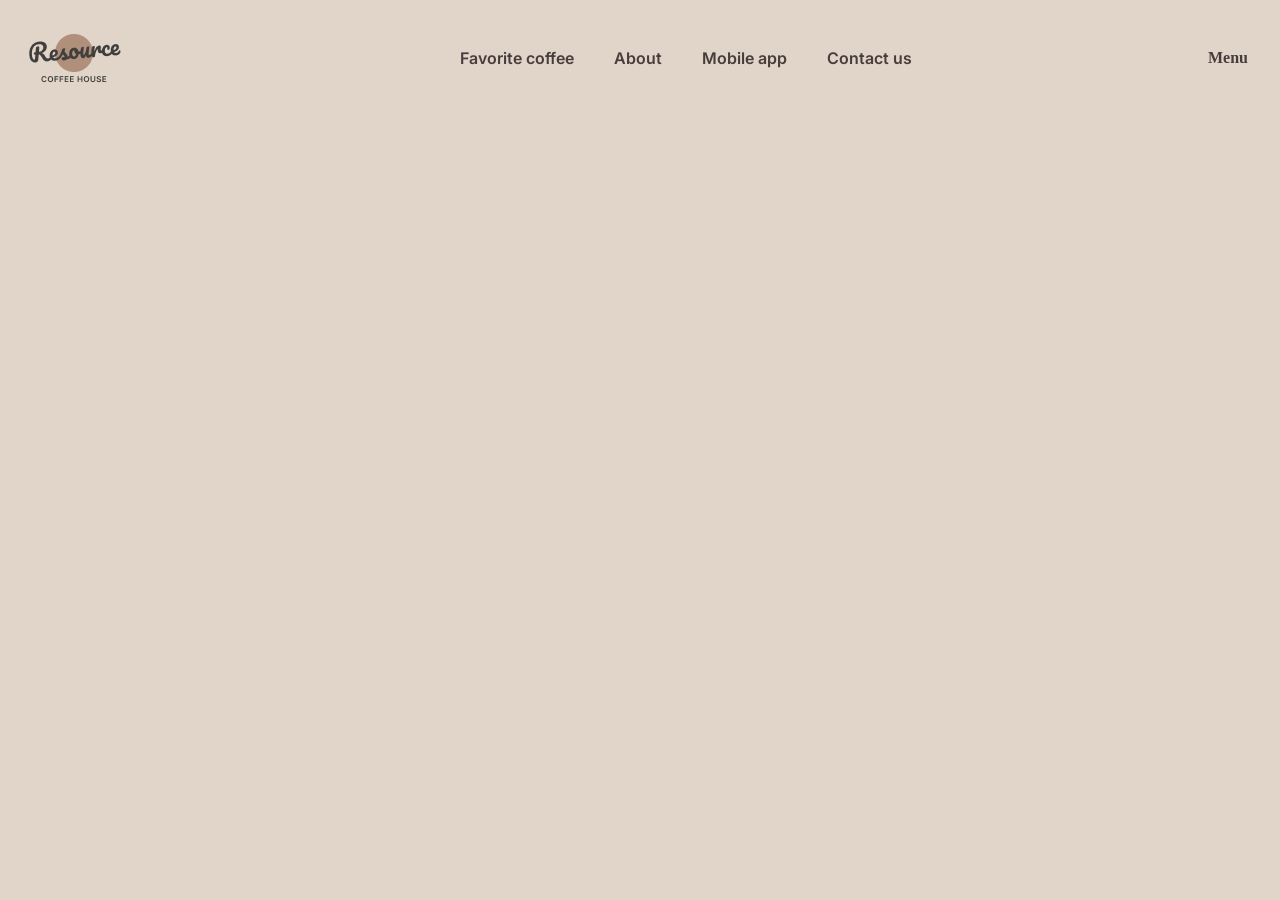
==== menu.html @ bbb7f670 "feat: add favicon, logo link, burger button and header styles" ====
<!DOCTYPE html>
<html lang="en">

<head>
    <meta charset="UTF-8">
    <meta name="viewport" content="width=device-width, initial-scale=1.0">
    <title>Coffee house</title>
    <link rel="icon" type="image/png" href="assets/logo.png">
    <link rel="stylesheet" href="styles.css">
    <link rel="preconnect" href="https://fonts.googleapis.com">
    <link rel="preconnect" href="https://fonts.gstatic.com" crossorigin>
    <link
        href="https://fonts.googleapis.com/css2?family=Inter:ital,opsz,wght@0,14..32,100..900;1,14..32,100..900&display=swap"
        rel="stylesheet">
</head>

<body>
    <header class="header">
        <div class="container">
            <div class="header-inner">
                <a class="logo" href="index.html" aria-label="Resource Coffee House, home">
                    <img src="assets/logo.png" alt="">
                </a>
                <nav class="navbar">
                    <ul class="nav-list">
                        <li class="nav-item"><a href="index.html#favorite">Favorite coffee</a></li>
                        <li class="nav-item"><a href="index.html#about">About</a></li>
                        <li class="nav-item"><a href="index.html#app">Mobile app</a></li>
                        <li class="nav-item"><a href="index.html#contacts">Contact us</a></li>
                    </ul>
                </nav>
                <a class="menu-link" href="menu.html">Menu
                    <img src="assets/coffee-cup.svg" alt="">
                </a>
                <button class="burger" type="button" aria-label="Open menu" aria-expanded="false">
                    <svg width="44" height="44" viewBox="0 0 44 44" fill="none" aria-hidden="true">
                        <circle cx="22" cy="22" r="21.5" stroke="currentColor" />
                        <path class="burger__lines" d="M14 19h16M14 25h16" stroke="currentColor" stroke-width="1.5"
                            stroke-linecap="round" />
                        <path class="burger__close" d="M16 16l12 12M28 16L16 28" stroke="currentColor"
                            stroke-width="1.5" stroke-linecap="round" />
                    </svg>
                </button>
            </div>
        </div>
    </header>

</body>

</html>
---- styles.css ----
:root {
  --background-body: #e1d4c9;
  --container-max: 1440px;
  --gutter: 16px;
  --font: Inter;
  --text-dark: #483d3d;
  --text-accent: #b0907a;
  --text-light: #e1d4c9;
  --border-dark: #665f55;
  --border-light: #c1b6ad;
}

* {
  box-sizing: border-box;
}

html {
  scroll-behavior: smooth;
}

.container {
  max-width: var(--container-max);
  margin-inline: auto;
  padding-inline: var(--gutter);
}

body {
  padding: 20px 0 40px 0;
  border-radius: 8px;
  background: var(--Background-Body, #e1d4c9);
}

ul {
  list-style-type: none;
}

a {
  text-decoration: none;
}

.header-inner {
  display: grid;
  grid-template-columns: auto 1fr auto;
  align-items: center;
  gap: 24px;
}

.navbar {
  justify-self: center;
}

.nav-list {
  display: flex;
  align-items: center;
  gap: 40px;
}

.nav-item {
  font-family: var(--font);
  font-size: 1em;
}

.header-inner a {
  color: var(--text-dark);
  font-weight: 600;
  line-height: 150%;
}

.logo {
  display: inline-flex;
}

.menu-link {
  display: inline-flex;
  align-items: center;
  gap: 8px;
  text-underline-offset: 6px;
}

.menu-link:hover,
.nav-item a:hover {
  text-decoration: underline;
  text-underline-offset: 6px;
}

.burger {
  display: none;
  padding: 0;
  border: 0;
  background: none;
  color: var(--text-dark);
  cursor: pointer;
}

.burger__close,
.burger[aria-expanded="true"] .burger__lines {
  display: none;
}

.burger[aria-expanded="true"] .burger__close {
  display: inline;
}

@media (max-width: 768px) {
  .navbar,
  .menu-link {
    display: none;
  }

  .burger {
    display: block;
  }

  .header-inner {
    grid-template-columns: 1fr auto;
  }
}

/* ------------------------------ */
/* ----------------- Menu ----------------- */
/* ------------------------------ */

.enjoy-section {
  background: url(assets/img-hero.jpg) lightgray 50% / cover no-repeat;
  border-radius: 40px;
  margin-top: 15px;
}

.enjoy-inner {
  display: flex;
  max-width: 1360px;
  flex-direction: column;
  padding: 100px;
}

h1 {
  color: var(--text-light);
  font-size: 4.5em;
  font-family: Inter;
  font-weight: 600;
  line-height: 105%;
  margin: 0;
}

.heading__italic {
  color: var(--text-accent);
  font-style: italic;
}

.enjoy-text {
  color: var(--text-light);
  padding: 40px 0 40px 0;
  margin: 0;
}

.btn {
  display: flex;
  width: 200px;
  padding: 20px 78px;
  justify-content: center;
  align-items: center;
  border: none;
  border-radius: 100px;
  background: var(--background-body);
  color: var(--text-dark);
  font-weight: 600;
}

/* ----------------------------------- */
/* ------------------ Slider --------------*/

.favorite__section {
  margin-top: 100px;
}

.favorite__inner {
  text-align: center;
  font-family: var(--font);
  font-style: normal;
  color: var(--text-dark);
}

.slider__viewport {
  position: relative;
  width: 100%;
  overflow: hidden;
  touch-action: pan-y;
}

.slider__heading {
  font-size: 3.75em;
  font-weight: 600;
  line-height: 125%;
}

.slider__arrow {
  width: 60px;
  height: 60px;
  border: 1px solid var(--border-dark);
  background-color: var(--background-body);
  border-radius: 100px;
  position: absolute;
  top: 50%;
  transform: translateY(-50%);
  z-index: 2;
}

.slider__arrow--prev {
  left: 0;
}

.slider__arrow--next {
  right: 0;
}

.slider__track {
  display: flex;
  flex-wrap: nowrap;
  transition: transform 300ms ease-out;
  z-index: 0;
  /* justify-content: center;
  min-width: 480px;
  max-width: 1150px; */
}

.slide {
  flex: 0 0 100%;
  box-sizing: border-box;
}

.card__image {
  width: 480px;
  height: 480px;
  /* display: block;
  width: 100%;
  height: auto; */
}

.card__heading {
  font-size: 1.5em;
  font-weight: 600;
  line-height: 125%;
}

.card__desc {
  font-size: 1em;
  font-weight: 400;
  line-height: 150%;
}

.card__price {
  font-size: 1.5em;
  font-weight: 600;
  line-height: 125%;
}

.slider__bullets {
  display: flex;
  justify-content: center;
  gap: 10px;
}

.bullet {
  width: 40px;
  height: 4px;
  border-radius: 100px;
  background: var(--border-light);
  transition: background-color 0.5s ease-in-out;
}

.bullet[aria-current="true"] {
  background: var(--text-dark);
}

/* -------------------- About section ---------------*/

.about__section {
  margin-top: 100px;
}

.about__inner {
  font-family: var(--font);
  font-style: normal;
  color: var(--text-dark);

  display: flex;
  max-width: 1360px;
  flex-direction: column;
}

.about__heading {
  font-size: 3.75em;
  font-weight: 600;
  line-height: 125%;
}

.about__gallery {
  display: flex;
  align-items: center;
  justify-content: space-between;
}

.gallery {
  display: flex;
  flex-direction: column;
  justify-content: space-between;
  gap: 40px;
}

.about__gallery img {
  border-radius: 20px;
}

.about__item {
  margin: 0;
}

/* -------------------  Mobile apps section ---------- */
.mobile-app {
  margin-top: 100px;
}

.mobile-app__inner {
  display: flex;
  font-family: var(--font);
  font-style: normal;
  color: var(--text-dark);
  justify-content: flex-start;
  gap: 100px;
}

.mobile-app__info {
  display: flex;
  flex-direction: column;
  max-width: 650px;
  justify-content: center;
}

.mobile-app__heading {
  font-size: 3.75em;
  margin: 0 0 16px;
  font-weight: 750;
  line-height: 125%;
}

.mobile-app__lead {
  margin-top: 24px;
}

.mobile-app__stores {
  display: flex;
  gap: 20px;
  flex-wrap: wrap;
  margin-top: 30px;
}

.store {
  display: inline-flex;
  align-items: center;
  gap: 8px;
  width: 200px; /* per design panel */
  padding: 12px 20px;
  border: 1px solid var(--border-dark);
  border-radius: 100px;
  color: var(--text-dark);
  background: transparent;
  transition:
    background 0.2s ease,
    color 0.2s ease,
    border-color 0.2s ease;
}

.store img {
  width: 24px;
  height: 24px;
  flex: 0 0 24px;
}

.store__text {
  display: flex;
  flex-direction: column;
}

.available__info {
  font-size: 0.625em;
  font-weight: 600;
  line-height: 140%;
}
.brand__info {
  font-size: 1em;
  font-weight: 600;
  line-height: 150%;
}

/* Hover/active */
.store:hover,
.store:focus-visible {
  background: var(--border-dark);
  color: var(--text-light);
  outline: none;
}
.store:hover img,
.store:focus-visible img {
  filter: brightness(0) invert(1);
}

/*--------------- Footer ------------------ */

.footer__inner {
  background: var(--border-dark);
  border-radius: 40px;

  display: flex;
  max-width: 1360px;
  margin-top: 100px;
  padding: 40px 100px 40px 100px;
}

.footer__heading {
  font-size: 3.75em;
  font-weight: 600;
  line-height: 125%;
}

.heading__accent {
  color: var(--text-accent);
}

.heading__light {
  color: var(--text-light);
}

.footer__contacts {
  display: flex;
  justify-content: center;
  align-items: center;
  padding-left: 100px;
  color: var(--text-light);
}

.contact__list {
  list-style-type: none;
  font-size: 1em;
  font-weight: 600;
  line-height: 150%;
}

.contact__list h3 {
  font-size: 1.5em;
  font-weight: 600;
  line-height: 125%;
}
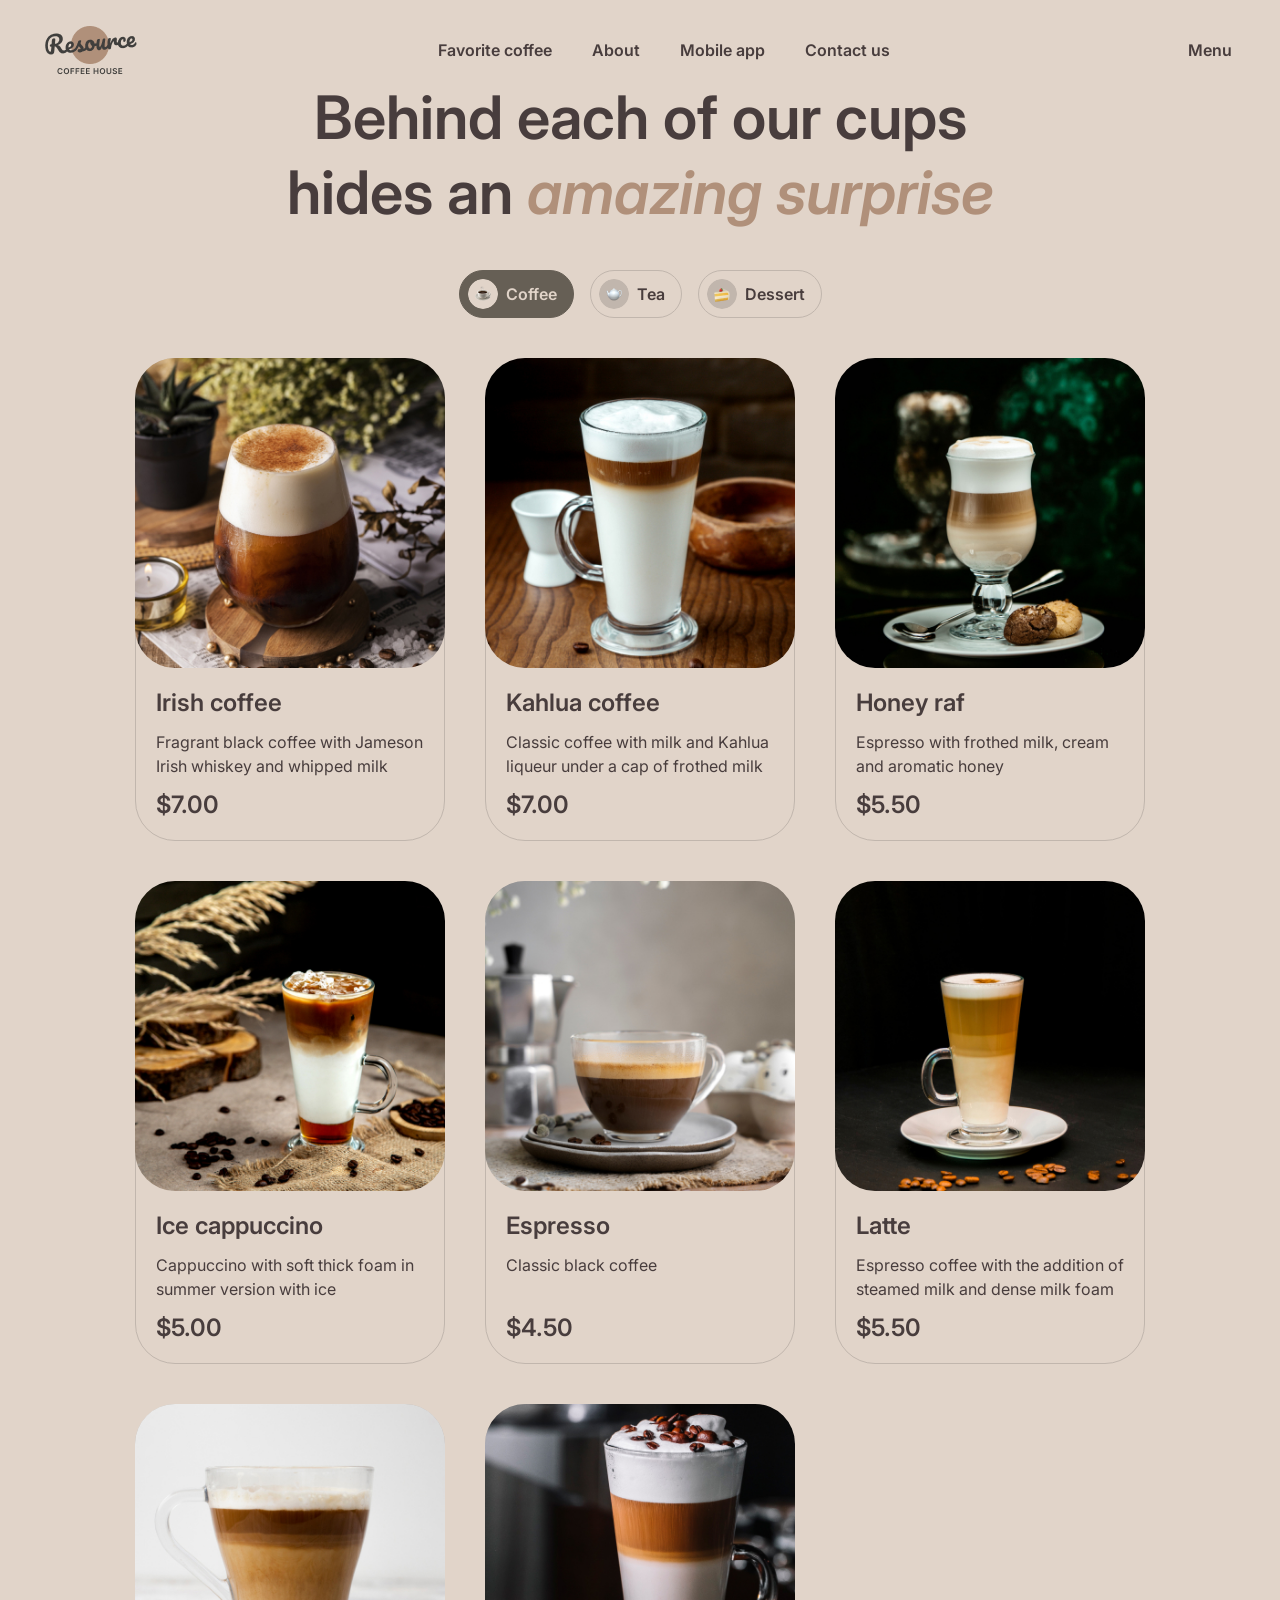
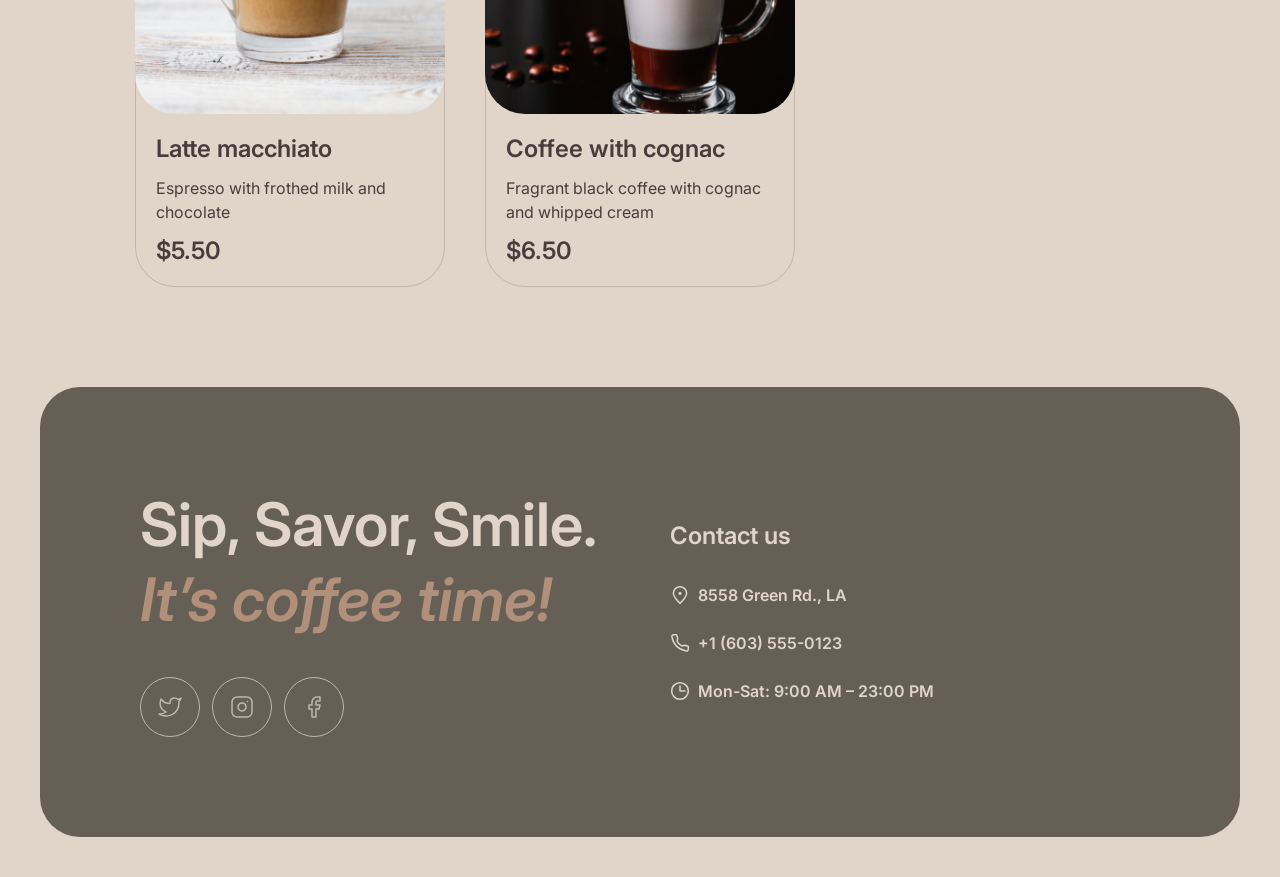
==== commit 0f47355a: "feat: add menu page with category tabs, product cards and footer" ====
--- a/menu.html
+++ b/menu.html
@@ -12,6 +12,7 @@
     <link
         href="https://fonts.googleapis.com/css2?family=Inter:ital,opsz,wght@0,14..32,100..900;1,14..32,100..900&display=swap"
         rel="stylesheet">
+    <script src="menu.js" defer></script>
 </head>
 
 <body>
@@ -44,7 +45,312 @@
             </div>
         </div>
     </header>
-
+    <main class="main">
+        <div class="container">
+            <h1 class="menu__title">Behind each of our cups hides an <span class="heading__italic">amazing
+                    surprise</span></h1>
+            <div class="tabs" role="tablist" aria-label="Menu categories">
+                <button class="tab" type="button" role="tab" id="tab-coffee" aria-controls="panel-coffee"
+                    aria-selected="true">
+                    <img class="tab__icon" src="assets/coffee-tab-icon.png" alt="" width="30" height="30">Coffee
+                </button>
+                <button class="tab" type="button" role="tab" id="tab-tea" aria-controls="panel-tea"
+                    aria-selected="false" tabindex="-1">
+                    <img class="tab__icon" src="assets/tea-tab-icon.png" alt="" width="30" height="30">Tea
+                </button>
+                <button class="tab" type="button" role="tab" id="tab-dessert" aria-controls="panel-dessert"
+                    aria-selected="false" tabindex="-1">
+                    <img class="tab__icon" src="assets/dessert-tab-icon.png" alt="" width="30" height="30">Dessert
+                </button>
+            </div>
+            <div class="menu-panel" role="tabpanel" id="panel-coffee" aria-labelledby="tab-coffee">
+                <ul class="menu-list">
+                    <li class="menu-list__item">
+                        <article class="menu-card">
+                            <img class="menu-card__img" src="assets/coffee-1.jpg" alt="Irish coffee" width="310" height="310">
+                            <div class="menu-card__body">
+                                <h3 class="menu-card__title">Irish coffee</h3>
+                                <p class="menu-card__desc">Fragrant black coffee with Jameson Irish whiskey and whipped milk</p>
+                                <p class="menu-card__price">$7.00</p>
+                            </div>
+                        </article>
+                    </li>
+                    <li class="menu-list__item">
+                        <article class="menu-card">
+                            <img class="menu-card__img" src="assets/coffee-2.jpg" alt="Kahlua coffee" width="310" height="310">
+                            <div class="menu-card__body">
+                                <h3 class="menu-card__title">Kahlua coffee</h3>
+                                <p class="menu-card__desc">Classic coffee with milk and Kahlua liqueur under a cap of frothed milk</p>
+                                <p class="menu-card__price">$7.00</p>
+                            </div>
+                        </article>
+                    </li>
+                    <li class="menu-list__item">
+                        <article class="menu-card">
+                            <img class="menu-card__img" src="assets/coffee-3.jpg" alt="Honey raf" width="310" height="310">
+                            <div class="menu-card__body">
+                                <h3 class="menu-card__title">Honey raf</h3>
+                                <p class="menu-card__desc">Espresso with frothed milk, cream and aromatic honey</p>
+                                <p class="menu-card__price">$5.50</p>
+                            </div>
+                        </article>
+                    </li>
+                    <li class="menu-list__item">
+                        <article class="menu-card">
+                            <img class="menu-card__img" src="assets/coffee-4.jpg" alt="Ice cappuccino" width="310" height="310">
+                            <div class="menu-card__body">
+                                <h3 class="menu-card__title">Ice cappuccino</h3>
+                                <p class="menu-card__desc">Cappuccino with soft thick foam in summer version with ice</p>
+                                <p class="menu-card__price">$5.00</p>
+                            </div>
+                        </article>
+                    </li>
+                    <li class="menu-list__item">
+                        <article class="menu-card">
+                            <img class="menu-card__img" src="assets/coffee-5.jpg" alt="Espresso" width="310" height="310">
+                            <div class="menu-card__body">
+                                <h3 class="menu-card__title">Espresso</h3>
+                                <p class="menu-card__desc">Classic black coffee</p>
+                                <p class="menu-card__price">$4.50</p>
+                            </div>
+                        </article>
+                    </li>
+                    <li class="menu-list__item">
+                        <article class="menu-card">
+                            <img class="menu-card__img" src="assets/coffee-6.jpg" alt="Latte" width="310" height="310">
+                            <div class="menu-card__body">
+                                <h3 class="menu-card__title">Latte</h3>
+                                <p class="menu-card__desc">Espresso coffee with the addition of steamed milk and dense milk foam</p>
+                                <p class="menu-card__price">$5.50</p>
+                            </div>
+                        </article>
+                    </li>
+                    <li class="menu-list__item">
+                        <article class="menu-card">
+                            <img class="menu-card__img" src="assets/coffee-7.jpg" alt="Latte macchiato" width="310" height="310">
+                            <div class="menu-card__body">
+                                <h3 class="menu-card__title">Latte macchiato</h3>
+                                <p class="menu-card__desc">Espresso with frothed milk and chocolate</p>
+                                <p class="menu-card__price">$5.50</p>
+                            </div>
+                        </article>
+                    </li>
+                    <li class="menu-list__item">
+                        <article class="menu-card">
+                            <img class="menu-card__img" src="assets/coffee-8.jpg" alt="Coffee with cognac" width="310" height="310">
+                            <div class="menu-card__body">
+                                <h3 class="menu-card__title">Coffee with cognac</h3>
+                                <p class="menu-card__desc">Fragrant black coffee with cognac and whipped cream</p>
+                                <p class="menu-card__price">$6.50</p>
+                            </div>
+                        </article>
+                    </li>
+                </ul>
+                <button class="load-more" type="button" aria-label="Load more coffee items">
+                    <svg width="24" height="24" viewBox="0 0 24 24" fill="none" stroke="currentColor" stroke-width="1.5"
+                        stroke-linecap="round" stroke-linejoin="round" aria-hidden="true">
+                        <path d="M23 4v6h-6" />
+                        <path d="M20.49 15a9 9 0 1 1-2.12-9.36L23 10" />
+                    </svg>
+                </button>
+            </div>
+            <div class="menu-panel" role="tabpanel" id="panel-tea" aria-labelledby="tab-tea" hidden>
+                <ul class="menu-list">
+                    <li class="menu-list__item">
+                        <article class="menu-card">
+                            <img class="menu-card__img" src="assets/tea-1.png" alt="Moroccan" width="310" height="310">
+                            <div class="menu-card__body">
+                                <h3 class="menu-card__title">Moroccan</h3>
+                                <p class="menu-card__desc">Fragrant black tea with the addition of tangerine, cinnamon, honey, lemon and mint</p>
+                                <p class="menu-card__price">$4.50</p>
+                            </div>
+                        </article>
+                    </li>
+                    <li class="menu-list__item">
+                        <article class="menu-card">
+                            <img class="menu-card__img" src="assets/tea-2.png" alt="Ginger" width="310" height="310">
+                            <div class="menu-card__body">
+                                <h3 class="menu-card__title">Ginger</h3>
+                                <p class="menu-card__desc">Original black tea with fresh ginger, lemon and honey</p>
+                                <p class="menu-card__price">$5.00</p>
+                            </div>
+                        </article>
+                    </li>
+                    <li class="menu-list__item">
+                        <article class="menu-card">
+                            <img class="menu-card__img" src="assets/tea-3.png" alt="Cranberry" width="310" height="310">
+                            <div class="menu-card__body">
+                                <h3 class="menu-card__title">Cranberry</h3>
+                                <p class="menu-card__desc">Invigorating black tea with cranberry and honey</p>
+                                <p class="menu-card__price">$5.00</p>
+                            </div>
+                        </article>
+                    </li>
+                    <li class="menu-list__item">
+                        <article class="menu-card">
+                            <img class="menu-card__img" src="assets/tea-4.png" alt="Sea buckthorn" width="310" height="310">
+                            <div class="menu-card__body">
+                                <h3 class="menu-card__title">Sea buckthorn</h3>
+                                <p class="menu-card__desc">Toning sweet black tea with sea buckthorn, fresh thyme and cinnamon</p>
+                                <p class="menu-card__price">$5.50</p>
+                            </div>
+                        </article>
+                    </li>
+                </ul>
+            </div>
+            <div class="menu-panel" role="tabpanel" id="panel-dessert" aria-labelledby="tab-dessert" hidden>
+                <ul class="menu-list">
+                    <li class="menu-list__item">
+                        <article class="menu-card">
+                            <img class="menu-card__img" src="assets/dessert-1.png" alt="Marble cheesecake" width="310" height="310">
+                            <div class="menu-card__body">
+                                <h3 class="menu-card__title">Marble cheesecake</h3>
+                                <p class="menu-card__desc">Philadelphia cheese with lemon zest on a light sponge cake and red currant jam</p>
+                                <p class="menu-card__price">$3.50</p>
+                            </div>
+                        </article>
+                    </li>
+                    <li class="menu-list__item">
+                        <article class="menu-card">
+                            <img class="menu-card__img" src="assets/dessert-2.png" alt="Red velvet" width="310" height="310">
+                            <div class="menu-card__body">
+                                <h3 class="menu-card__title">Red velvet</h3>
+                                <p class="menu-card__desc">Layer cake with cream cheese frosting</p>
+                                <p class="menu-card__price">$4.00</p>
+                            </div>
+                        </article>
+                    </li>
+                    <li class="menu-list__item">
+                        <article class="menu-card">
+                            <img class="menu-card__img" src="assets/dessert-3.png" alt="Cheesecakes" width="310" height="310">
+                            <div class="menu-card__body">
+                                <h3 class="menu-card__title">Cheesecakes</h3>
+                                <p class="menu-card__desc">Soft cottage cheese pancakes with sour cream and fresh berries and sprinkled with powdered sugar</p>
+                                <p class="menu-card__price">$4.50</p>
+                            </div>
+                        </article>
+                    </li>
+                    <li class="menu-list__item">
+                        <article class="menu-card">
+                            <img class="menu-card__img" src="assets/dessert-4.png" alt="Creme brulee" width="310" height="310">
+                            <div class="menu-card__body">
+                                <h3 class="menu-card__title">Creme brulee</h3>
+                                <p class="menu-card__desc">Delicate creamy dessert in a caramel basket with wild berries</p>
+                                <p class="menu-card__price">$4.00</p>
+                            </div>
+                        </article>
+                    </li>
+                    <li class="menu-list__item">
+                        <article class="menu-card">
+                            <img class="menu-card__img" src="assets/dessert-5.png" alt="Pancakes" width="310" height="310">
+                            <div class="menu-card__body">
+                                <h3 class="menu-card__title">Pancakes</h3>
+                                <p class="menu-card__desc">Tender pancakes with strawberry jam and fresh strawberries</p>
+                                <p class="menu-card__price">$4.50</p>
+                            </div>
+                        </article>
+                    </li>
+                    <li class="menu-list__item">
+                        <article class="menu-card">
+                            <img class="menu-card__img" src="assets/dessert-6.png" alt="Honey cake" width="310" height="310">
+                            <div class="menu-card__body">
+                                <h3 class="menu-card__title">Honey cake</h3>
+                                <p class="menu-card__desc">Classic honey cake with delicate custard</p>
+                                <p class="menu-card__price">$4.50</p>
+                            </div>
+                        </article>
+                    </li>
+                    <li class="menu-list__item">
+                        <article class="menu-card">
+                            <img class="menu-card__img" src="assets/dessert-7.png" alt="Chocolate cake" width="310" height="310">
+                            <div class="menu-card__body">
+                                <h3 class="menu-card__title">Chocolate cake</h3>
+                                <p class="menu-card__desc">Cake with hot chocolate filling and nuts with dried apricots</p>
+                                <p class="menu-card__price">$5.50</p>
+                            </div>
+                        </article>
+                    </li>
+                    <li class="menu-list__item">
+                        <article class="menu-card">
+                            <img class="menu-card__img" src="assets/dessert-8.png" alt="Black forest" width="310" height="310">
+                            <div class="menu-card__body">
+                                <h3 class="menu-card__title">Black forest</h3>
+                                <p class="menu-card__desc">A combination of thin sponge cake with cherry jam and light chocolate mousse</p>
+                                <p class="menu-card__price">$6.50</p>
+                            </div>
+                        </article>
+                    </li>
+                </ul>
+                <button class="load-more" type="button" aria-label="Load more dessert items">
+                    <svg width="24" height="24" viewBox="0 0 24 24" fill="none" stroke="currentColor" stroke-width="1.5"
+                        stroke-linecap="round" stroke-linejoin="round" aria-hidden="true">
+                        <path d="M23 4v6h-6" />
+                        <path d="M20.49 15a9 9 0 1 1-2.12-9.36L23 10" />
+                    </svg>
+                </button>
+            </div>
+        </div>
+    </main>
+    <footer class="footer" id="contacts">
+        <div class="container">
+            <div class="footer__inner">
+                <div class="footer__info">
+                    <h2 class="footer__heading">
+                        <span class="heading__light">Sip, Savor, Smile.</span>
+                        <span class="heading__accent">It’s coffee time!</span>
+                    </h2>
+                    <ul class="social">
+                        <li>
+                            <a class="social__link" href="https://twitter.com/" target="_blank" rel="noopener noreferrer"
+                                aria-label="Twitter">
+                                <svg width="24" height="24" viewBox="0 0 24 24" fill="none" stroke="currentColor"
+                                    stroke-width="1.5" stroke-linecap="round" stroke-linejoin="round" aria-hidden="true">
+                                    <path d="M23 3a10.9 10.9 0 0 1-3.14 1.53 4.48 4.48 0 0 0-7.86 3v1A10.66 10.66 0 0 1 3 4s-4 9 5 13a11.64 11.64 0 0 1-7 2c9 5 20 0 20-11.5a4.5 4.5 0 0 0-.08-.83A7.72 7.72 0 0 0 23 3z" />
+                                </svg>
+                            </a>
+                        </li>
+                        <li>
+                            <a class="social__link" href="https://www.instagram.com/" target="_blank" rel="noopener noreferrer"
+                                aria-label="Instagram">
+                                <svg width="24" height="24" viewBox="0 0 24 24" fill="none" stroke="currentColor"
+                                    stroke-width="1.5" stroke-linecap="round" stroke-linejoin="round" aria-hidden="true">
+                                    <rect x="2" y="2" width="20" height="20" rx="5" /><path d="M16 11.37A4 4 0 1 1 12.63 8 4 4 0 0 1 16 11.37z" /><path d="M17.5 6.5h.01" />
+                                </svg>
+                            </a>
+                        </li>
+                        <li>
+                            <a class="social__link" href="https://www.facebook.com/" target="_blank" rel="noopener noreferrer"
+                                aria-label="Facebook">
+                                <svg width="24" height="24" viewBox="0 0 24 24" fill="none" stroke="currentColor"
+                                    stroke-width="1.5" stroke-linecap="round" stroke-linejoin="round" aria-hidden="true">
+                                    <path d="M18 2h-3a5 5 0 0 0-5 5v3H7v4h3v8h4v-8h3l1-4h-4V7a1 1 0 0 1 1-1h3z" />
+                                </svg>
+                            </a>
+                        </li>
+                    </ul>
+                </div>
+                <div class="footer__contacts">
+                    <h3 class="contact__title">Contact us</h3>
+                    <ul class="contact__list">
+                        <li>
+                            <a class="contact__link" href="https://www.google.com/maps/search/?api=1&query=8558+Green+Rd.,+LA"
+                                target="_blank" rel="noopener noreferrer">
+                                <img src="assets/pin-alt.svg" alt="">8558 Green Rd., LA
+                            </a>
+                        </li>
+                        <li>
+                            <a class="contact__link" href="tel:+16035550123">
+                                <img src="assets/phone.svg" alt="">+1 (603) 555-0123
+                            </a>
+                        </li>
+                        <li class="contact__item">
+                            <img src="assets/clock.svg" alt="">Mon-Sat: 9:00 AM – 23:00 PM
+                        </li>
+                    </ul>
+                </div>
+            </div>
+        </div>
+    </footer>
 </body>
 
 </html>
--- a/styles.css
+++ b/styles.css
@@ -1,452 +1,843 @@
-:root {
-  --background-body: #e1d4c9;
-  --container-max: 1440px;
-  --gutter: 16px;
-  --font: Inter;
-  --text-dark: #483d3d;
-  --text-accent: #b0907a;
-  --text-light: #e1d4c9;
-  --border-dark: #665f55;
-  --border-light: #c1b6ad;
-}
-
-* {
-  box-sizing: border-box;
-}
-
-html {
-  scroll-behavior: smooth;
-}
-
-.container {
-  max-width: var(--container-max);
-  margin-inline: auto;
-  padding-inline: var(--gutter);
-}
-
-body {
-  padding: 20px 0 40px 0;
-  border-radius: 8px;
-  background: var(--Background-Body, #e1d4c9);
-}
-
-ul {
-  list-style-type: none;
-}
-
-a {
-  text-decoration: none;
-}
-
-.header-inner {
-  display: grid;
-  grid-template-columns: auto 1fr auto;
-  align-items: center;
-  gap: 24px;
-}
-
-.navbar {
-  justify-self: center;
-}
-
-.nav-list {
-  display: flex;
-  align-items: center;
-  gap: 40px;
-}
-
-.nav-item {
-  font-family: var(--font);
-  font-size: 1em;
-}
-
-.header-inner a {
-  color: var(--text-dark);
-  font-weight: 600;
-  line-height: 150%;
-}
-
-.logo {
-  display: inline-flex;
-}
-
-.menu-link {
-  display: inline-flex;
-  align-items: center;
-  gap: 8px;
-  text-underline-offset: 6px;
-}
-
-.menu-link:hover,
-.nav-item a:hover {
-  text-decoration: underline;
-  text-underline-offset: 6px;
-}
-
-.burger {
-  display: none;
-  padding: 0;
-  border: 0;
-  background: none;
-  color: var(--text-dark);
-  cursor: pointer;
-}
-
-.burger__close,
-.burger[aria-expanded="true"] .burger__lines {
-  display: none;
-}
-
-.burger[aria-expanded="true"] .burger__close {
-  display: inline;
-}
-
-@media (max-width: 768px) {
-  .navbar,
-  .menu-link {
-    display: none;
-  }
-
-  .burger {
-    display: block;
-  }
-
-  .header-inner {
-    grid-template-columns: 1fr auto;
-  }
-}
-
-/* ------------------------------ */
-/* ----------------- Menu ----------------- */
-/* ------------------------------ */
-
-.enjoy-section {
-  background: url(assets/img-hero.jpg) lightgray 50% / cover no-repeat;
-  border-radius: 40px;
-  margin-top: 15px;
-}
-
-.enjoy-inner {
-  display: flex;
-  max-width: 1360px;
-  flex-direction: column;
-  padding: 100px;
-}
-
-h1 {
-  color: var(--text-light);
-  font-size: 4.5em;
-  font-family: Inter;
-  font-weight: 600;
-  line-height: 105%;
-  margin: 0;
-}
-
-.heading__italic {
-  color: var(--text-accent);
-  font-style: italic;
-}
-
-.enjoy-text {
-  color: var(--text-light);
-  padding: 40px 0 40px 0;
-  margin: 0;
-}
-
-.btn {
-  display: flex;
-  width: 200px;
-  padding: 20px 78px;
-  justify-content: center;
-  align-items: center;
-  border: none;
-  border-radius: 100px;
-  background: var(--background-body);
-  color: var(--text-dark);
-  font-weight: 600;
-}
-
-/* ----------------------------------- */
-/* ------------------ Slider --------------*/
-
-.favorite__section {
-  margin-top: 100px;
-}
-
-.favorite__inner {
-  text-align: center;
-  font-family: var(--font);
-  font-style: normal;
-  color: var(--text-dark);
-}
-
-.slider__viewport {
-  position: relative;
-  width: 100%;
-  overflow: hidden;
-  touch-action: pan-y;
-}
-
-.slider__heading {
-  font-size: 3.75em;
-  font-weight: 600;
-  line-height: 125%;
-}
-
-.slider__arrow {
-  width: 60px;
-  height: 60px;
-  border: 1px solid var(--border-dark);
-  background-color: var(--background-body);
-  border-radius: 100px;
-  position: absolute;
-  top: 50%;
-  transform: translateY(-50%);
-  z-index: 2;
-}
-
-.slider__arrow--prev {
-  left: 0;
-}
-
-.slider__arrow--next {
-  right: 0;
-}
-
-.slider__track {
-  display: flex;
-  flex-wrap: nowrap;
-  transition: transform 300ms ease-out;
-  z-index: 0;
-  /* justify-content: center;
-  min-width: 480px;
-  max-width: 1150px; */
-}
-
-.slide {
-  flex: 0 0 100%;
-  box-sizing: border-box;
-}
-
-.card__image {
-  width: 480px;
-  height: 480px;
-  /* display: block;
-  width: 100%;
-  height: auto; */
-}
-
-.card__heading {
-  font-size: 1.5em;
-  font-weight: 600;
-  line-height: 125%;
-}
-
-.card__desc {
-  font-size: 1em;
-  font-weight: 400;
-  line-height: 150%;
-}
-
-.card__price {
-  font-size: 1.5em;
-  font-weight: 600;
-  line-height: 125%;
-}
-
-.slider__bullets {
-  display: flex;
-  justify-content: center;
-  gap: 10px;
-}
-
-.bullet {
-  width: 40px;
-  height: 4px;
-  border-radius: 100px;
-  background: var(--border-light);
-  transition: background-color 0.5s ease-in-out;
-}
-
-.bullet[aria-current="true"] {
-  background: var(--text-dark);
-}
-
-/* -------------------- About section ---------------*/
-
-.about__section {
-  margin-top: 100px;
-}
-
-.about__inner {
-  font-family: var(--font);
-  font-style: normal;
-  color: var(--text-dark);
-
-  display: flex;
-  max-width: 1360px;
-  flex-direction: column;
-}
-
-.about__heading {
-  font-size: 3.75em;
-  font-weight: 600;
-  line-height: 125%;
-}
-
-.about__gallery {
-  display: flex;
-  align-items: center;
-  justify-content: space-between;
-}
-
-.gallery {
-  display: flex;
-  flex-direction: column;
-  justify-content: space-between;
-  gap: 40px;
-}
-
-.about__gallery img {
-  border-radius: 20px;
-}
-
-.about__item {
-  margin: 0;
-}
-
-/* -------------------  Mobile apps section ---------- */
-.mobile-app {
-  margin-top: 100px;
-}
-
-.mobile-app__inner {
-  display: flex;
-  font-family: var(--font);
-  font-style: normal;
-  color: var(--text-dark);
-  justify-content: flex-start;
-  gap: 100px;
-}
-
-.mobile-app__info {
-  display: flex;
-  flex-direction: column;
-  max-width: 650px;
-  justify-content: center;
-}
-
-.mobile-app__heading {
-  font-size: 3.75em;
-  margin: 0 0 16px;
-  font-weight: 750;
-  line-height: 125%;
-}
-
-.mobile-app__lead {
-  margin-top: 24px;
-}
-
-.mobile-app__stores {
-  display: flex;
-  gap: 20px;
-  flex-wrap: wrap;
-  margin-top: 30px;
-}
-
-.store {
-  display: inline-flex;
-  align-items: center;
-  gap: 8px;
-  width: 200px; /* per design panel */
-  padding: 12px 20px;
-  border: 1px solid var(--border-dark);
-  border-radius: 100px;
-  color: var(--text-dark);
-  background: transparent;
-  transition:
-    background 0.2s ease,
-    color 0.2s ease,
-    border-color 0.2s ease;
-}
-
-.store img {
-  width: 24px;
-  height: 24px;
-  flex: 0 0 24px;
-}
-
-.store__text {
-  display: flex;
-  flex-direction: column;
-}
-
-.available__info {
-  font-size: 0.625em;
-  font-weight: 600;
-  line-height: 140%;
-}
-.brand__info {
-  font-size: 1em;
-  font-weight: 600;
-  line-height: 150%;
-}
-
-/* Hover/active */
-.store:hover,
-.store:focus-visible {
-  background: var(--border-dark);
-  color: var(--text-light);
-  outline: none;
-}
-.store:hover img,
-.store:focus-visible img {
-  filter: brightness(0) invert(1);
-}
-
-/*--------------- Footer ------------------ */
-
-.footer__inner {
-  background: var(--border-dark);
-  border-radius: 40px;
-
-  display: flex;
-  max-width: 1360px;
-  margin-top: 100px;
-  padding: 40px 100px 40px 100px;
-}
-
-.footer__heading {
-  font-size: 3.75em;
-  font-weight: 600;
-  line-height: 125%;
-}
-
-.heading__accent {
-  color: var(--text-accent);
-}
-
-.heading__light {
-  color: var(--text-light);
-}
-
-.footer__contacts {
-  display: flex;
-  justify-content: center;
-  align-items: center;
-  padding-left: 100px;
-  color: var(--text-light);
-}
-
-.contact__list {
-  list-style-type: none;
-  font-size: 1em;
-  font-weight: 600;
-  line-height: 150%;
-}
-
-.contact__list h3 {
-  font-size: 1.5em;
-  font-weight: 600;
-  line-height: 125%;
-}
+:root {
+  --background-body: #e1d4c9;
+  --container-max: 1440px;
+  --gutter: 40px;
+  --font: "Inter", sans-serif;
+  --text-dark: #483d3d;
+  --text-accent: #b0907a;
+  --text-light: #e1d4c9;
+  --border-dark: #665f55;
+  --border-light: #c1b6ad;
+}
+
+* {
+  box-sizing: border-box;
+}
+
+html {
+  scroll-behavior: smooth;
+}
+
+.container {
+  max-width: var(--container-max);
+  margin-inline: auto;
+  padding-inline: var(--gutter);
+}
+
+body {
+  margin: 0;
+  font-family: var(--font);
+  padding: 20px 0 40px 0;
+  border-radius: 8px;
+  background: var(--Background-Body, #e1d4c9);
+}
+
+button {
+  font: inherit;
+}
+
+ul {
+  list-style-type: none;
+  margin: 0;
+  padding: 0;
+}
+
+a {
+  text-decoration: none;
+}
+
+.header-inner {
+  display: grid;
+  grid-template-columns: auto 1fr auto;
+  align-items: center;
+  gap: 24px;
+}
+
+.navbar {
+  justify-self: center;
+}
+
+.nav-list {
+  display: flex;
+  align-items: center;
+  gap: 40px;
+}
+
+.nav-item {
+  font-family: var(--font);
+  font-size: 1em;
+}
+
+.header-inner a {
+  color: var(--text-dark);
+  font-weight: 600;
+  line-height: 150%;
+}
+
+.logo {
+  display: inline-flex;
+}
+
+.menu-link {
+  display: inline-flex;
+  align-items: center;
+  gap: 8px;
+  text-underline-offset: 6px;
+}
+
+.menu-link:hover,
+.nav-item a:hover {
+  text-decoration: underline;
+  text-underline-offset: 6px;
+}
+
+.burger {
+  display: none;
+  padding: 0;
+  border: 0;
+  background: none;
+  color: var(--text-dark);
+  cursor: pointer;
+}
+
+.burger__close,
+.burger[aria-expanded="true"] .burger__lines {
+  display: none;
+}
+
+.burger[aria-expanded="true"] .burger__close {
+  display: inline;
+}
+
+@media (max-width: 768px) {
+  .navbar,
+  .menu-link {
+    display: none;
+  }
+
+  .burger {
+    display: block;
+  }
+
+  .header-inner {
+    grid-template-columns: 1fr auto;
+  }
+}
+
+/* ------------------------------ */
+/* ----------------- Menu ----------------- */
+/* ------------------------------ */
+
+.enjoy-section {
+  background: url(assets/img-hero.jpg) lightgray 50% / cover no-repeat;
+  border-radius: 40px;
+  margin-top: 15px;
+}
+
+.enjoy-inner {
+  display: flex;
+  max-width: 1360px;
+  flex-direction: column;
+  padding: 100px;
+}
+
+h1 {
+  color: var(--text-light);
+  font-size: 4.5em;
+  font-family: Inter;
+  font-weight: 600;
+  line-height: 105%;
+  margin: 0;
+}
+
+.enjoy-heading {
+  max-width: 620px;
+}
+
+.heading__italic {
+  color: var(--text-accent);
+  font-style: italic;
+}
+
+.enjoy-text {
+  color: var(--text-light);
+  max-width: 540px;
+  padding: 40px 0 40px 0;
+  margin: 0;
+  line-height: 150%;
+}
+
+.btn {
+  position: relative;
+  display: flex;
+  width: 200px;
+  height: 64px;
+  justify-content: center;
+  align-items: center;
+  border: none;
+  border-radius: 100px;
+  background: var(--background-body);
+  color: var(--text-dark);
+  font-weight: 600;
+  line-height: 150%;
+  transition: background-color 0.2s ease;
+}
+
+.btn__icon {
+  position: absolute;
+  right: 44px;
+  width: 24px;
+  height: 24px;
+  opacity: 0;
+  transition: opacity 0.2s ease;
+}
+
+.btn:hover .btn__icon,
+.btn:focus-visible .btn__icon {
+  opacity: 1;
+}
+
+@media (max-width: 768px) {
+  .enjoy-inner {
+    padding: 100px 60px;
+  }
+}
+
+@media (max-width: 480px) {
+  :root {
+    --gutter: 16px;
+  }
+
+  .btn__icon {
+    position: static;
+    margin-left: 12px;
+    opacity: 1;
+  }
+
+  .enjoy-inner {
+    padding: 60px 16px;
+  }
+
+  h1 {
+    font-size: 2.625em;
+    line-height: 115%;
+  }
+
+  .enjoy-text {
+    padding: 24px 0;
+  }
+}
+
+/* ----------------------------------- */
+/* ------------------ Slider --------------*/
+
+.favorite__section {
+  margin-top: 100px;
+}
+
+.favorite__inner {
+  text-align: center;
+  font-family: var(--font);
+  font-style: normal;
+  color: var(--text-dark);
+}
+
+.slider__viewport {
+  position: relative;
+  width: 100%;
+  overflow: hidden;
+  touch-action: pan-y;
+}
+
+.slider__heading {
+  font-size: 3.75em;
+  font-weight: 600;
+  line-height: 125%;
+}
+
+.slider__arrow {
+  width: 60px;
+  height: 60px;
+  padding: 0;
+  border: 1px solid var(--border-dark);
+  background-color: transparent;
+  border-radius: 100px;
+  position: absolute;
+  top: 50%;
+  transform: translateY(-50%);
+  z-index: 2;
+  cursor: pointer;
+  transition: background-color 0.2s ease;
+}
+
+.slider__arrow:hover,
+.slider__arrow:focus-visible {
+  background-color: var(--border-dark);
+}
+
+.slider__arrow:hover img,
+.slider__arrow:focus-visible img {
+  filter: brightness(0) invert(1);
+}
+
+.slider__arrow--prev {
+  left: 0;
+}
+
+.slider__arrow--next {
+  right: 0;
+}
+
+.slider__track {
+  display: flex;
+  flex-wrap: nowrap;
+  transition: transform 300ms ease-out;
+  z-index: 0;
+  /* justify-content: center;
+  min-width: 480px;
+  max-width: 1150px; */
+}
+
+.slide {
+  flex: 0 0 100%;
+  box-sizing: border-box;
+}
+
+.card__image {
+  display: block;
+  width: min(480px, 100%);
+  height: auto;
+  aspect-ratio: 1;
+  object-fit: contain;
+  margin: 0 auto;
+}
+
+.card__desc {
+  max-width: 460px;
+  margin-inline: auto;
+}
+
+.card__heading {
+  font-size: 1.5em;
+  font-weight: 600;
+  line-height: 125%;
+}
+
+.card__desc {
+  font-size: 1em;
+  font-weight: 400;
+  line-height: 150%;
+}
+
+.card__price {
+  font-size: 1.5em;
+  font-weight: 600;
+  line-height: 125%;
+}
+
+.slider__bullets {
+  display: flex;
+  justify-content: center;
+  gap: 10px;
+}
+
+.bullet {
+  width: 40px;
+  height: 4px;
+  padding: 0;
+  border: 0;
+  border-radius: 100px;
+  background: var(--border-light);
+  overflow: hidden;
+  cursor: pointer;
+}
+
+.progress__fill {
+  display: block;
+  width: 0;
+  height: 100%;
+  background: var(--border-dark);
+}
+
+@media (max-width: 480px) {
+  .slider__arrow {
+    display: none;
+  }
+
+  .slider__heading {
+    font-size: 2em;
+  }
+}
+
+/* -------------------- About section ---------------*/
+
+.about__section {
+  margin-top: 100px;
+}
+
+.about__inner {
+  font-family: var(--font);
+  font-style: normal;
+  color: var(--text-dark);
+
+  display: flex;
+  max-width: 1360px;
+  flex-direction: column;
+}
+
+.about__heading {
+  margin: 0 0 40px;
+  font-size: 3.75em;
+  font-weight: 600;
+  line-height: 125%;
+}
+
+.about__gallery {
+  display: grid;
+  grid-template-columns: 1fr 1fr;
+  gap: 40px;
+  align-items: start;
+}
+
+.gallery {
+  display: flex;
+  flex-direction: column;
+  gap: 40px;
+}
+
+.about__item {
+  margin: 0;
+}
+
+.about__gallery img {
+  display: block;
+  width: 100%;
+  height: auto;
+  border-radius: 20px;
+}
+
+@media (max-width: 768px) {
+  .about__gallery {
+    grid-template-columns: 1fr;
+  }
+
+  .gallery__col--one .about__item:nth-child(2),
+  .gallery__col--two .about__item:nth-child(1) {
+    display: none;
+  }
+
+  .about__gallery img {
+    height: 590px;
+    object-fit: cover;
+  }
+}
+
+@media (max-width: 480px) {
+  .about__heading {
+    font-size: 2em;
+  }
+}
+
+/* -------------------  Mobile apps section ---------- */
+.mobile-app {
+  margin-top: 100px;
+}
+
+.mobile-app__inner {
+  display: grid;
+  grid-template-columns: minmax(0, 1fr) minmax(0, 640px);
+  align-items: center;
+  gap: 40px;
+  font-family: var(--font);
+  font-style: normal;
+  color: var(--text-dark);
+}
+
+.mobile-app__info {
+  display: flex;
+  flex-direction: column;
+  max-width: 650px;
+  justify-content: center;
+}
+
+.mobile-app__heading {
+  font-size: 3.75em;
+  max-width: 580px;
+  margin: 0 0 16px;
+  font-weight: 600;
+  line-height: 125%;
+}
+
+.mobile-app__lead {
+  margin: 24px 0 0;
+  line-height: 150%;
+}
+
+.mobile-app__art img {
+  display: block;
+  width: 100%;
+  height: auto;
+}
+
+@media (max-width: 768px) {
+  .mobile-app__inner {
+    grid-template-columns: minmax(0, 1fr);
+  }
+
+  .mobile-app__info,
+  .mobile-app__heading {
+    max-width: none;
+  }
+}
+
+@media (max-width: 480px) {
+  .mobile-app__heading {
+    font-size: 2em;
+  }
+
+  .mobile-app__stores {
+    flex-direction: column;
+    align-items: flex-start;
+  }
+}
+
+.mobile-app__stores {
+  display: flex;
+  gap: 20px;
+  flex-wrap: wrap;
+  margin-top: 30px;
+}
+
+.store {
+  display: inline-flex;
+  align-items: center;
+  gap: 8px;
+  width: 200px; /* per design panel */
+  padding: 12px 20px;
+  border: 1px solid var(--border-dark);
+  border-radius: 100px;
+  color: var(--text-dark);
+  background: transparent;
+  transition:
+    background 0.2s ease,
+    color 0.2s ease,
+    border-color 0.2s ease;
+}
+
+.store img {
+  width: 24px;
+  height: 24px;
+  flex: 0 0 24px;
+}
+
+.store__text {
+  display: flex;
+  flex-direction: column;
+}
+
+.available__info {
+  font-size: 0.625em;
+  font-weight: 600;
+  line-height: 140%;
+}
+.brand__info {
+  font-size: 1em;
+  font-weight: 600;
+  line-height: 150%;
+}
+
+/* Hover/active */
+.store:hover,
+.store:focus-visible {
+  background: var(--border-dark);
+  color: var(--text-light);
+  outline: none;
+}
+.store:hover img,
+.store:focus-visible img {
+  filter: brightness(0) invert(1);
+}
+
+/*--------------- Footer ------------------ */
+
+.footer__inner {
+  display: grid;
+  grid-template-columns: minmax(0, 530px) minmax(0, 1fr);
+  align-items: center;
+  max-width: 1360px;
+  margin-top: 100px;
+  padding: 100px;
+  border-radius: 40px;
+  background: var(--border-dark);
+  color: var(--text-light);
+}
+
+.footer__heading {
+  margin: 0 0 40px;
+  font-size: 3.75em;
+  font-weight: 600;
+  line-height: 125%;
+}
+
+.heading__accent {
+  display: block;
+  color: var(--text-accent);
+  font-style: italic;
+}
+
+.heading__light {
+  color: var(--text-light);
+}
+
+.social {
+  display: flex;
+  gap: 12px;
+}
+
+.social__link {
+  display: flex;
+  align-items: center;
+  justify-content: center;
+  width: 60px;
+  height: 60px;
+  border: 1px solid var(--border-light);
+  border-radius: 50%;
+  color: var(--border-light);
+  transition:
+    background-color 0.2s ease,
+    color 0.2s ease;
+}
+
+.social__link:hover,
+.social__link:focus-visible {
+  background: var(--text-light);
+  color: var(--border-dark);
+}
+
+.contact__title {
+  margin: 0 0 32px;
+  font-size: 1.5em;
+  font-weight: 600;
+  line-height: 125%;
+}
+
+.contact__list {
+  display: flex;
+  flex-direction: column;
+  gap: 20px;
+  font-weight: 600;
+  line-height: 150%;
+}
+
+.contact__link,
+.contact__item {
+  display: inline-flex;
+  align-items: center;
+  gap: 8px;
+  color: var(--text-light);
+}
+
+.contact__link:hover,
+.contact__link:focus-visible {
+  text-decoration: underline;
+  text-underline-offset: 6px;
+}
+
+@media (max-width: 1200px) {
+  .footer__inner {
+    padding-inline: 60px;
+  }
+}
+
+@media (max-width: 1000px) {
+  .footer__inner {
+    grid-template-columns: minmax(0, 1fr);
+    gap: 60px;
+    align-items: start;
+  }
+}
+
+@media (max-width: 480px) {
+  .footer__inner {
+    padding: 60px 16px;
+    gap: 40px;
+  }
+
+  .footer__heading {
+    font-size: 2em;
+  }
+
+  .heading__accent {
+    display: inline;
+  }
+
+  .contact__title {
+    margin-bottom: 24px;
+  }
+}
+
+/*--------------- Menu page ------------------ */
+
+.menu__title {
+  max-width: 760px;
+  margin: 0 auto 40px;
+  color: var(--text-dark);
+  font-size: 3.75em;
+  font-weight: 600;
+  line-height: 125%;
+  text-align: center;
+}
+
+.tabs {
+  display: flex;
+  flex-wrap: wrap;
+  justify-content: center;
+  gap: 16px;
+  margin-bottom: 40px;
+}
+
+.tab {
+  display: inline-flex;
+  align-items: center;
+  gap: 8px;
+  padding: 8px 16px 8px 8px;
+  border: 1px solid var(--border-light);
+  border-radius: 100px;
+  background: transparent;
+  color: var(--text-dark);
+  font-weight: 600;
+  line-height: 150%;
+  cursor: pointer;
+  transition:
+    background-color 0.2s ease,
+    color 0.2s ease,
+    border-color 0.2s ease;
+}
+
+.tab__icon {
+  display: block;
+  width: 30px;
+  height: 30px;
+  border-radius: 50%;
+}
+
+.tab:hover,
+.tab[aria-selected="true"] {
+  border-color: var(--border-dark);
+  background: var(--border-dark);
+  color: var(--text-light);
+}
+
+.menu-list {
+  display: grid;
+  grid-template-columns: repeat(auto-fill, 310px);
+  justify-content: center;
+  gap: 40px;
+}
+
+.menu-list__item {
+  display: flex;
+}
+
+.menu-card {
+  display: flex;
+  flex-direction: column;
+  width: 100%;
+  border: 1px solid var(--border-light);
+  border-radius: 40px;
+  color: var(--text-dark);
+  transition: border-color 0.2s ease;
+}
+
+.menu-card:hover {
+  border-color: var(--border-dark);
+}
+
+.menu-card__img {
+  display: block;
+  width: calc(100% + 2px);
+  height: auto;
+  margin: -1px -1px 0;
+  aspect-ratio: 1;
+  object-fit: cover;
+  border-radius: 40px;
+}
+
+.menu-card__body {
+  display: flex;
+  flex: 1;
+  flex-direction: column;
+  padding: 20px;
+}
+
+.menu-card__title {
+  margin: 0 0 12px;
+  font-size: 1.5em;
+  font-weight: 600;
+  line-height: 125%;
+}
+
+.menu-card__desc {
+  margin: 0 0 12px;
+  line-height: 150%;
+}
+
+.menu-card__price {
+  margin: auto 0 0;
+  font-size: 1.5em;
+  font-weight: 600;
+  line-height: 125%;
+}
+
+.load-more {
+  display: none;
+  align-items: center;
+  justify-content: center;
+  width: 60px;
+  height: 60px;
+  margin: 40px auto 0;
+  padding: 0;
+  border: 1px solid var(--border-dark);
+  border-radius: 50%;
+  background: transparent;
+  color: var(--text-dark);
+  cursor: pointer;
+  transition:
+    background-color 0.2s ease,
+    color 0.2s ease;
+}
+
+.load-more:hover,
+.load-more:focus-visible {
+  background: var(--border-dark);
+  color: var(--text-light);
+}
+
+@media (max-width: 768px) {
+  .menu__title {
+    max-width: 640px;
+  }
+
+  .menu-list__item:nth-child(n + 5) {
+    display: none;
+  }
+
+  .load-more {
+    display: flex;
+  }
+}
+
+@media (max-width: 480px) {
+  .menu__title {
+    font-size: 2em;
+  }
+
+  .tabs {
+    gap: 8px;
+  }
+
+  .tab {
+    padding: 8px 12px 8px 8px;
+    font-size: 0.875em;
+  }
+}
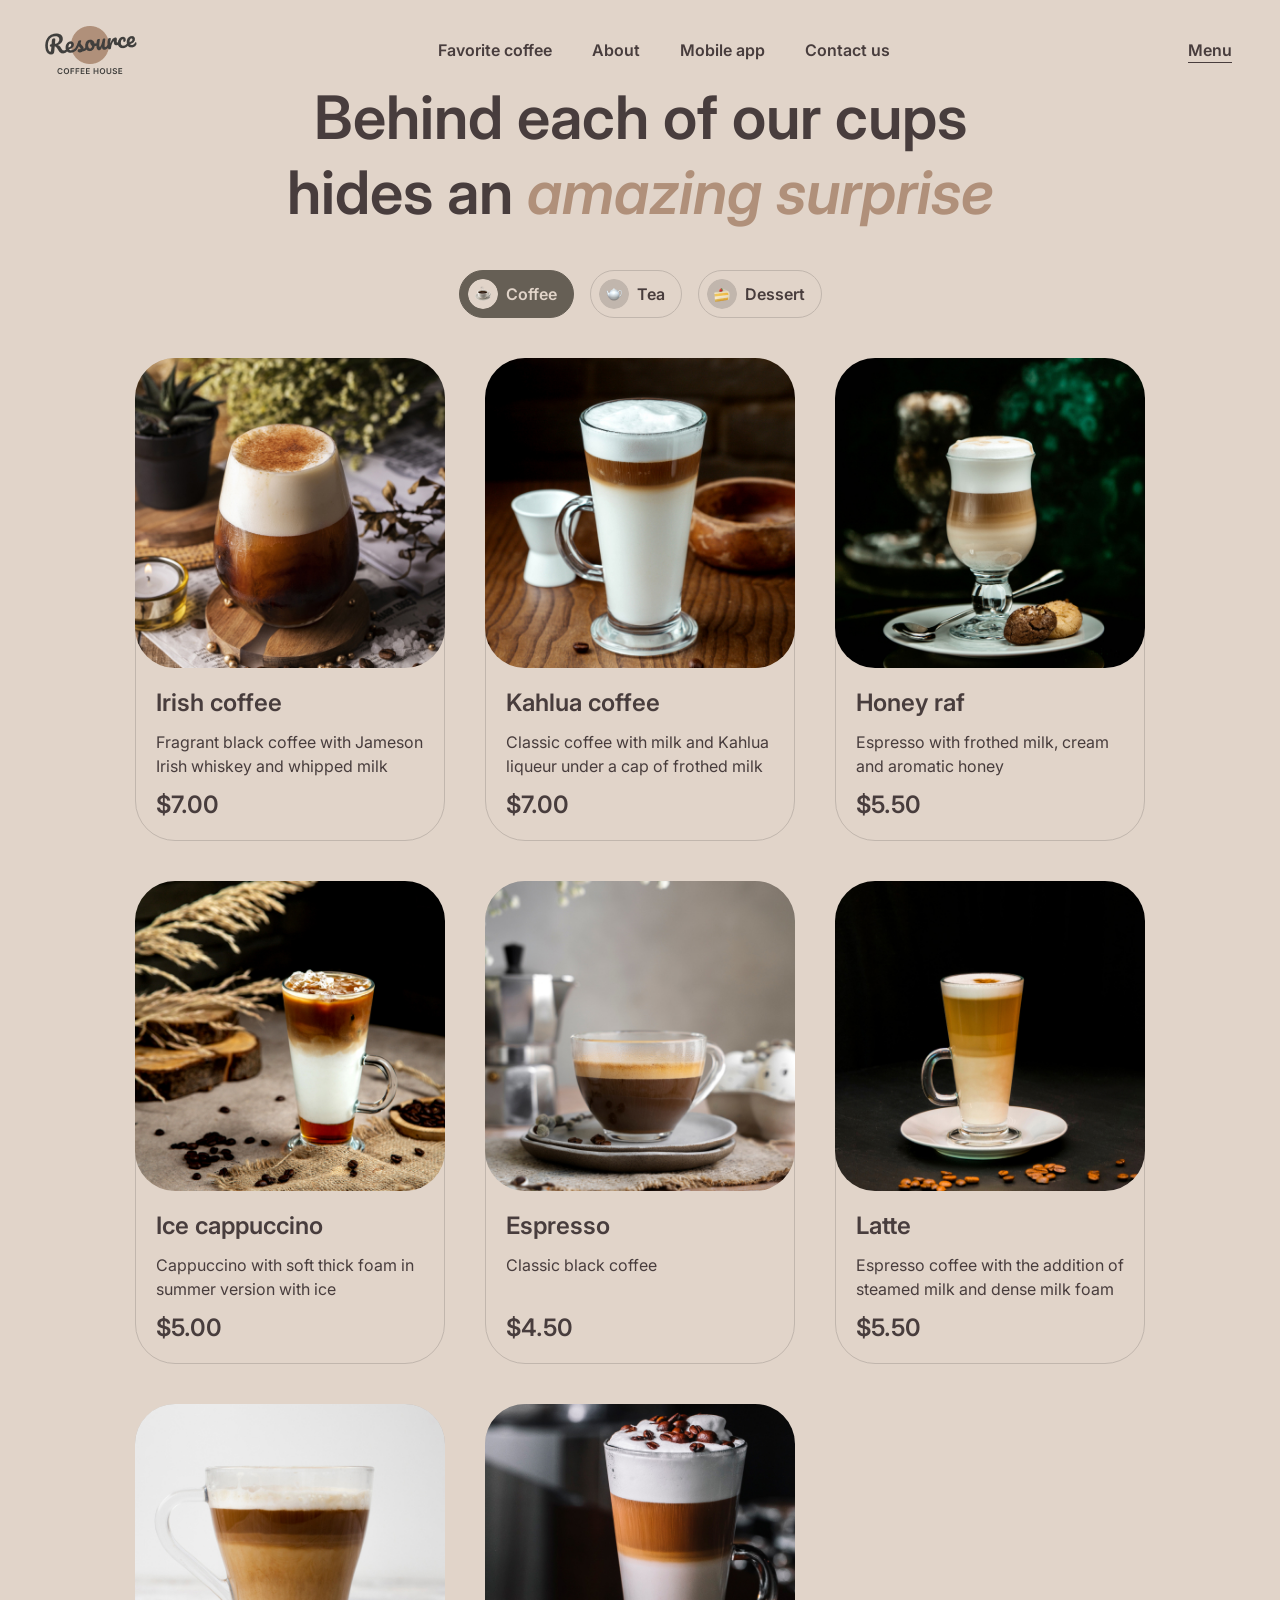
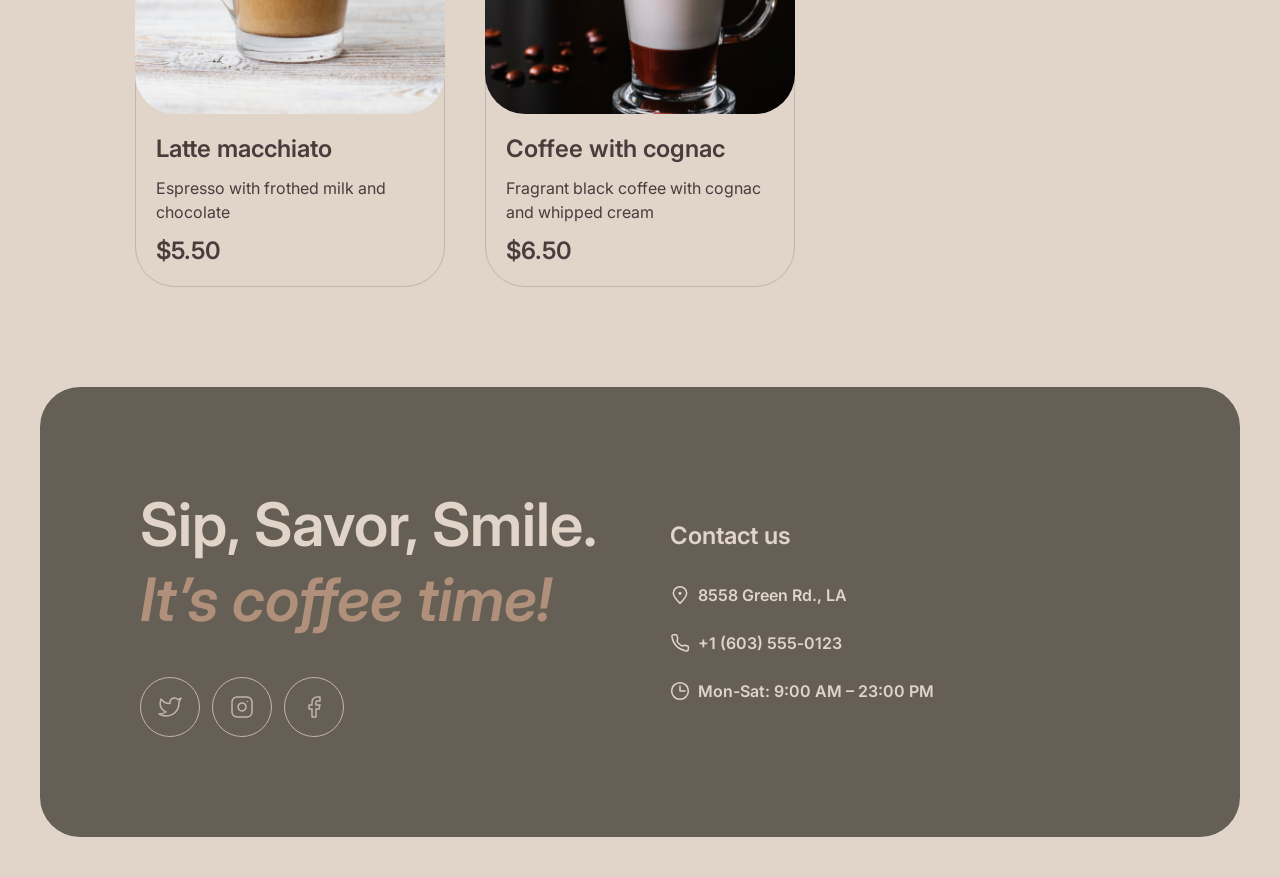
==== commit 3378ffaa: "fix: prevent card overflow at 320px, add focus styles, fix heading order and current-page link" ====
--- a/menu.html
+++ b/menu.html
@@ -30,7 +30,7 @@
                         <li class="nav-item"><a href="index.html#contacts">Contact us</a></li>
                     </ul>
                 </nav>
-                <a class="menu-link" href="menu.html">Menu
+                <a class="menu-link" href="menu.html" aria-current="page">Menu
                     <img src="assets/coffee-cup.svg" alt="">
                 </a>
                 <button class="burger" type="button" aria-label="Open menu" aria-expanded="false">
@@ -69,7 +69,7 @@
                         <article class="menu-card">
                             <img class="menu-card__img" src="assets/coffee-1.jpg" alt="Irish coffee" width="310" height="310">
                             <div class="menu-card__body">
-                                <h3 class="menu-card__title">Irish coffee</h3>
+                                <h2 class="menu-card__title">Irish coffee</h2>
                                 <p class="menu-card__desc">Fragrant black coffee with Jameson Irish whiskey and whipped milk</p>
                                 <p class="menu-card__price">$7.00</p>
                             </div>
@@ -79,7 +79,7 @@
                         <article class="menu-card">
                             <img class="menu-card__img" src="assets/coffee-2.jpg" alt="Kahlua coffee" width="310" height="310">
                             <div class="menu-card__body">
-                                <h3 class="menu-card__title">Kahlua coffee</h3>
+                                <h2 class="menu-card__title">Kahlua coffee</h2>
                                 <p class="menu-card__desc">Classic coffee with milk and Kahlua liqueur under a cap of frothed milk</p>
                                 <p class="menu-card__price">$7.00</p>
                             </div>
@@ -89,7 +89,7 @@
                         <article class="menu-card">
                             <img class="menu-card__img" src="assets/coffee-3.jpg" alt="Honey raf" width="310" height="310">
                             <div class="menu-card__body">
-                                <h3 class="menu-card__title">Honey raf</h3>
+                                <h2 class="menu-card__title">Honey raf</h2>
                                 <p class="menu-card__desc">Espresso with frothed milk, cream and aromatic honey</p>
                                 <p class="menu-card__price">$5.50</p>
                             </div>
@@ -99,7 +99,7 @@
                         <article class="menu-card">
                             <img class="menu-card__img" src="assets/coffee-4.jpg" alt="Ice cappuccino" width="310" height="310">
                             <div class="menu-card__body">
-                                <h3 class="menu-card__title">Ice cappuccino</h3>
+                                <h2 class="menu-card__title">Ice cappuccino</h2>
                                 <p class="menu-card__desc">Cappuccino with soft thick foam in summer version with ice</p>
                                 <p class="menu-card__price">$5.00</p>
                             </div>
@@ -109,7 +109,7 @@
                         <article class="menu-card">
                             <img class="menu-card__img" src="assets/coffee-5.jpg" alt="Espresso" width="310" height="310">
                             <div class="menu-card__body">
-                                <h3 class="menu-card__title">Espresso</h3>
+                                <h2 class="menu-card__title">Espresso</h2>
                                 <p class="menu-card__desc">Classic black coffee</p>
                                 <p class="menu-card__price">$4.50</p>
                             </div>
@@ -119,7 +119,7 @@
                         <article class="menu-card">
                             <img class="menu-card__img" src="assets/coffee-6.jpg" alt="Latte" width="310" height="310">
                             <div class="menu-card__body">
-                                <h3 class="menu-card__title">Latte</h3>
+                                <h2 class="menu-card__title">Latte</h2>
                                 <p class="menu-card__desc">Espresso coffee with the addition of steamed milk and dense milk foam</p>
                                 <p class="menu-card__price">$5.50</p>
                             </div>
@@ -129,7 +129,7 @@
                         <article class="menu-card">
                             <img class="menu-card__img" src="assets/coffee-7.jpg" alt="Latte macchiato" width="310" height="310">
                             <div class="menu-card__body">
-                                <h3 class="menu-card__title">Latte macchiato</h3>
+                                <h2 class="menu-card__title">Latte macchiato</h2>
                                 <p class="menu-card__desc">Espresso with frothed milk and chocolate</p>
                                 <p class="menu-card__price">$5.50</p>
                             </div>
@@ -139,7 +139,7 @@
                         <article class="menu-card">
                             <img class="menu-card__img" src="assets/coffee-8.jpg" alt="Coffee with cognac" width="310" height="310">
                             <div class="menu-card__body">
-                                <h3 class="menu-card__title">Coffee with cognac</h3>
+                                <h2 class="menu-card__title">Coffee with cognac</h2>
                                 <p class="menu-card__desc">Fragrant black coffee with cognac and whipped cream</p>
                                 <p class="menu-card__price">$6.50</p>
                             </div>
@@ -160,7 +160,7 @@
                         <article class="menu-card">
                             <img class="menu-card__img" src="assets/tea-1.png" alt="Moroccan" width="310" height="310">
                             <div class="menu-card__body">
-                                <h3 class="menu-card__title">Moroccan</h3>
+                                <h2 class="menu-card__title">Moroccan</h2>
                                 <p class="menu-card__desc">Fragrant black tea with the addition of tangerine, cinnamon, honey, lemon and mint</p>
                                 <p class="menu-card__price">$4.50</p>
                             </div>
@@ -170,7 +170,7 @@
                         <article class="menu-card">
                             <img class="menu-card__img" src="assets/tea-2.png" alt="Ginger" width="310" height="310">
                             <div class="menu-card__body">
-                                <h3 class="menu-card__title">Ginger</h3>
+                                <h2 class="menu-card__title">Ginger</h2>
                                 <p class="menu-card__desc">Original black tea with fresh ginger, lemon and honey</p>
                                 <p class="menu-card__price">$5.00</p>
                             </div>
@@ -180,7 +180,7 @@
                         <article class="menu-card">
                             <img class="menu-card__img" src="assets/tea-3.png" alt="Cranberry" width="310" height="310">
                             <div class="menu-card__body">
-                                <h3 class="menu-card__title">Cranberry</h3>
+                                <h2 class="menu-card__title">Cranberry</h2>
                                 <p class="menu-card__desc">Invigorating black tea with cranberry and honey</p>
                                 <p class="menu-card__price">$5.00</p>
                             </div>
@@ -190,7 +190,7 @@
                         <article class="menu-card">
                             <img class="menu-card__img" src="assets/tea-4.png" alt="Sea buckthorn" width="310" height="310">
                             <div class="menu-card__body">
-                                <h3 class="menu-card__title">Sea buckthorn</h3>
+                                <h2 class="menu-card__title">Sea buckthorn</h2>
                                 <p class="menu-card__desc">Toning sweet black tea with sea buckthorn, fresh thyme and cinnamon</p>
                                 <p class="menu-card__price">$5.50</p>
                             </div>
@@ -204,7 +204,7 @@
                         <article class="menu-card">
                             <img class="menu-card__img" src="assets/dessert-1.png" alt="Marble cheesecake" width="310" height="310">
                             <div class="menu-card__body">
-                                <h3 class="menu-card__title">Marble cheesecake</h3>
+                                <h2 class="menu-card__title">Marble cheesecake</h2>
                                 <p class="menu-card__desc">Philadelphia cheese with lemon zest on a light sponge cake and red currant jam</p>
                                 <p class="menu-card__price">$3.50</p>
                             </div>
@@ -214,7 +214,7 @@
                         <article class="menu-card">
                             <img class="menu-card__img" src="assets/dessert-2.png" alt="Red velvet" width="310" height="310">
                             <div class="menu-card__body">
-                                <h3 class="menu-card__title">Red velvet</h3>
+                                <h2 class="menu-card__title">Red velvet</h2>
                                 <p class="menu-card__desc">Layer cake with cream cheese frosting</p>
                                 <p class="menu-card__price">$4.00</p>
                             </div>
@@ -224,7 +224,7 @@
                         <article class="menu-card">
                             <img class="menu-card__img" src="assets/dessert-3.png" alt="Cheesecakes" width="310" height="310">
                             <div class="menu-card__body">
-                                <h3 class="menu-card__title">Cheesecakes</h3>
+                                <h2 class="menu-card__title">Cheesecakes</h2>
                                 <p class="menu-card__desc">Soft cottage cheese pancakes with sour cream and fresh berries and sprinkled with powdered sugar</p>
                                 <p class="menu-card__price">$4.50</p>
                             </div>
@@ -234,7 +234,7 @@
                         <article class="menu-card">
                             <img class="menu-card__img" src="assets/dessert-4.png" alt="Creme brulee" width="310" height="310">
                             <div class="menu-card__body">
-                                <h3 class="menu-card__title">Creme brulee</h3>
+                                <h2 class="menu-card__title">Creme brulee</h2>
                                 <p class="menu-card__desc">Delicate creamy dessert in a caramel basket with wild berries</p>
                                 <p class="menu-card__price">$4.00</p>
                             </div>
@@ -244,7 +244,7 @@
                         <article class="menu-card">
                             <img class="menu-card__img" src="assets/dessert-5.png" alt="Pancakes" width="310" height="310">
                             <div class="menu-card__body">
-                                <h3 class="menu-card__title">Pancakes</h3>
+                                <h2 class="menu-card__title">Pancakes</h2>
                                 <p class="menu-card__desc">Tender pancakes with strawberry jam and fresh strawberries</p>
                                 <p class="menu-card__price">$4.50</p>
                             </div>
@@ -254,7 +254,7 @@
                         <article class="menu-card">
                             <img class="menu-card__img" src="assets/dessert-6.png" alt="Honey cake" width="310" height="310">
                             <div class="menu-card__body">
-                                <h3 class="menu-card__title">Honey cake</h3>
+                                <h2 class="menu-card__title">Honey cake</h2>
                                 <p class="menu-card__desc">Classic honey cake with delicate custard</p>
                                 <p class="menu-card__price">$4.50</p>
                             </div>
@@ -264,7 +264,7 @@
                         <article class="menu-card">
                             <img class="menu-card__img" src="assets/dessert-7.png" alt="Chocolate cake" width="310" height="310">
                             <div class="menu-card__body">
-                                <h3 class="menu-card__title">Chocolate cake</h3>
+                                <h2 class="menu-card__title">Chocolate cake</h2>
                                 <p class="menu-card__desc">Cake with hot chocolate filling and nuts with dried apricots</p>
                                 <p class="menu-card__price">$5.50</p>
                             </div>
@@ -274,7 +274,7 @@
                         <article class="menu-card">
                             <img class="menu-card__img" src="assets/dessert-8.png" alt="Black forest" width="310" height="310">
                             <div class="menu-card__body">
-                                <h3 class="menu-card__title">Black forest</h3>
+                                <h2 class="menu-card__title">Black forest</h2>
                                 <p class="menu-card__desc">A combination of thin sponge cake with cherry jam and light chocolate mousse</p>
                                 <p class="menu-card__price">$6.50</p>
                             </div>
@@ -340,7 +340,7 @@
                         </li>
                         <li>
                             <a class="contact__link" href="tel:+16035550123">
-                                <img src="assets/phone.svg" alt="">+1 (603) 555-0123
+                                <img src="assets/phone.svg" alt="">+1&nbsp;(603)&nbsp;555&#8209;0123
                             </a>
                         </li>
                         <li class="contact__item">
--- a/styles.css
+++ b/styles.css
@@ -730,7 +730,7 @@
 
 .menu-list {
   display: grid;
-  grid-template-columns: repeat(auto-fill, 310px);
+  grid-template-columns: repeat(auto-fill, minmax(min(310px, 100%), 310px));
   justify-content: center;
   gap: 40px;
 }
@@ -841,3 +841,20 @@
     font-size: 0.875em;
   }
 }
+
+/*--------------- Accessibility ------------------ */
+
+a:focus-visible,
+button:focus-visible {
+  outline: 2px solid var(--text-dark);
+  outline-offset: 3px;
+}
+
+.footer a:focus-visible {
+  outline-color: var(--text-light);
+}
+
+.menu-link[aria-current="page"] {
+  text-decoration: underline;
+  text-underline-offset: 6px;
+}
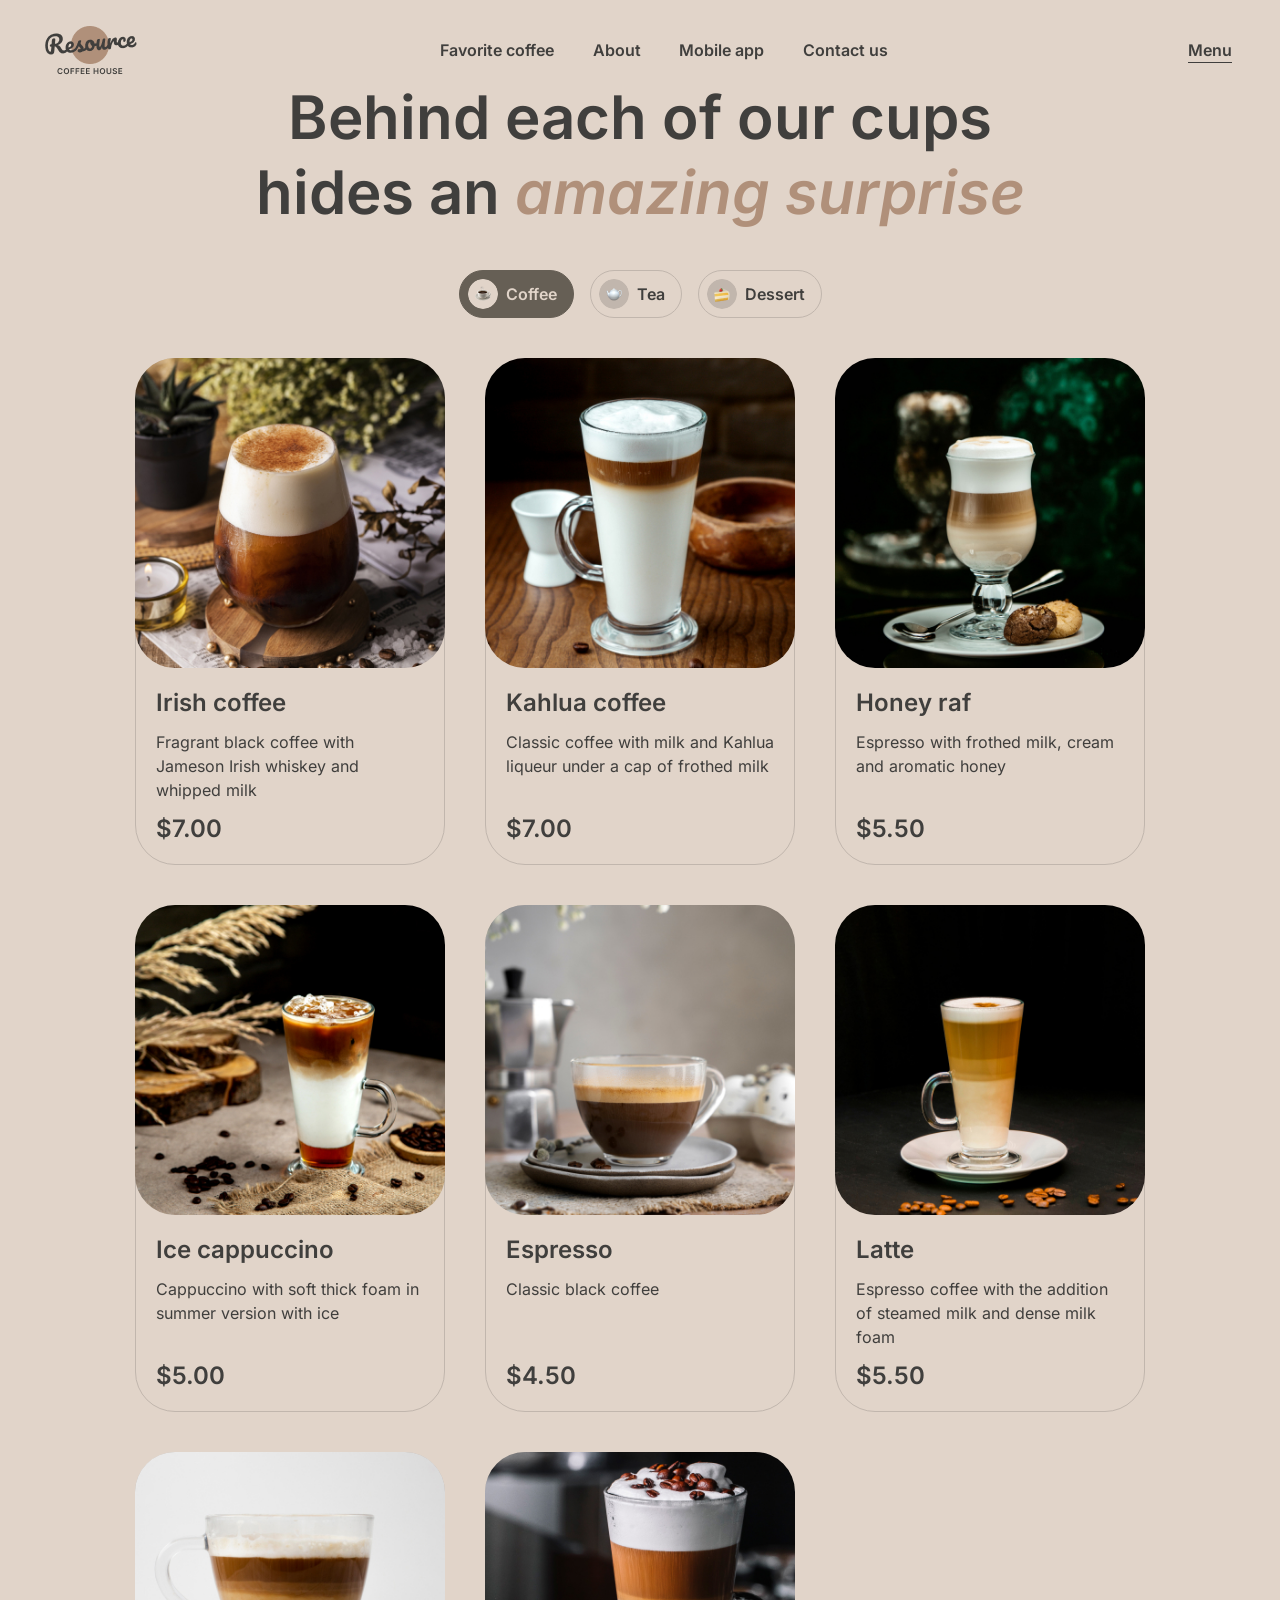
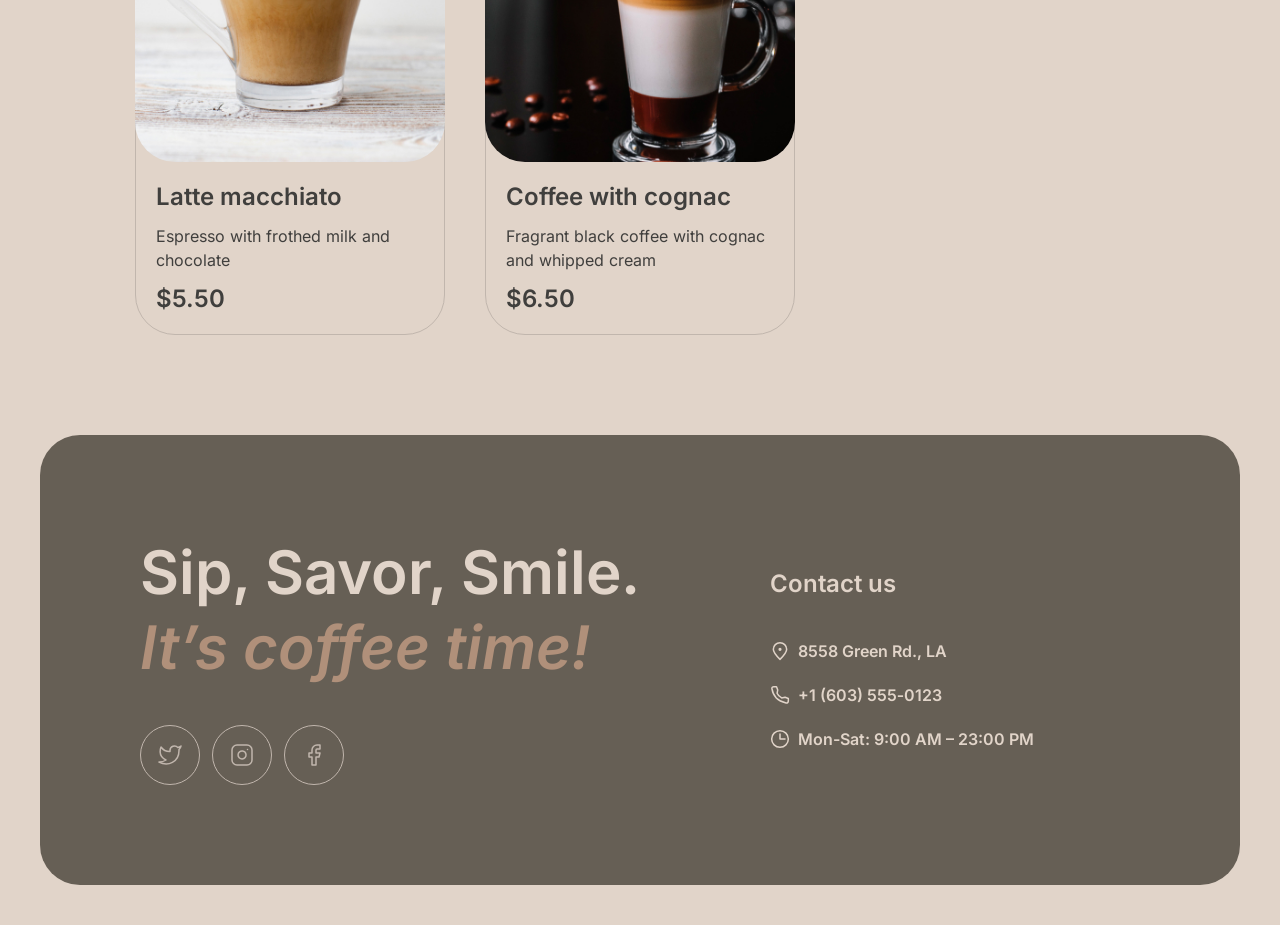
==== commit f439dbbf: "refactor: split styles into section files and align color tokens with Figma palette" ====
--- a/menu.html
+++ b/menu.html
@@ -6,7 +6,11 @@
     <meta name="viewport" content="width=device-width, initial-scale=1.0">
     <title>Coffee house</title>
     <link rel="icon" type="image/png" href="assets/logo.png">
-    <link rel="stylesheet" href="styles.css">
+    <link rel="stylesheet" href="css/tokens.css">
+    <link rel="stylesheet" href="css/base.css">
+    <link rel="stylesheet" href="css/header.css">
+    <link rel="stylesheet" href="css/footer.css">
+    <link rel="stylesheet" href="css/menu.css">
     <link rel="preconnect" href="https://fonts.googleapis.com">
     <link rel="preconnect" href="https://fonts.gstatic.com" crossorigin>
     <link
--- a/css/tokens.css
+++ b/css/tokens.css
@@ -0,0 +1,33 @@
+/* Design tokens: colors, fluid type scale, layout. Values come from the Figma style guide. */
+
+:root {
+  /* layout */
+  --container-max: 1440px;
+  --gutter: 40px;
+
+  /* typography */
+  --font: "Inter", sans-serif;
+  /* fluid type: 32px/42px at 380px viewport -> 60px/72px at 768px, capped above */
+  --fs-h1: clamp(2.625rem, 12.6px + 7.73vw, 4.5rem);
+  --fs-h2: clamp(2rem, 4.56px + 7.22vw, 3.75rem);
+
+  /* text */
+  --text-dark: #403f3d;
+  --text-light: #e1d4c9;
+  --text-accent: #b0907a;
+
+  /* background */
+  --background-body: #e1d4c9;
+  --background-container: #665f55;
+  --background-backdrop: rgb(64 63 61 / 0.8); /* #403f3d at 80% opacity, overlays */
+
+  /* border */
+  --border-light: #c1b6ad;
+  --border-dark: #665f55;
+}
+
+@media (max-width: 480px) {
+  :root {
+    --gutter: 16px;
+  }
+}
--- a/css/base.css
+++ b/css/base.css
@@ -0,0 +1,50 @@
+/* Base: reset, page, container, shared typography and focus styles. */
+
+* {
+  box-sizing: border-box;
+}
+
+html {
+  scroll-behavior: smooth;
+}
+
+.container {
+  max-width: var(--container-max);
+  margin-inline: auto;
+  padding-inline: var(--gutter);
+}
+
+body {
+  margin: 0;
+  font-family: var(--font);
+  font-optical-sizing: none;
+  padding: 20px 0 40px 0;
+  border-radius: 8px;
+  background: var(--background-body);
+}
+
+button {
+  font: inherit;
+}
+
+ul {
+  list-style-type: none;
+  margin: 0;
+  padding: 0;
+}
+
+a {
+  text-decoration: none;
+}
+
+.heading__italic {
+  color: var(--text-accent);
+  font-style: italic;
+}
+
+
+a:focus-visible,
+button:focus-visible {
+  outline: 2px solid var(--text-dark);
+  outline-offset: 3px;
+}
--- a/css/header.css
+++ b/css/header.css
@@ -0,0 +1,84 @@
+/* Header: logo, navigation, Menu link, burger button (shared by both pages). */
+
+.header-inner {
+  display: grid;
+  grid-template-columns: auto 1fr auto;
+  align-items: center;
+  gap: 24px;
+}
+
+.navbar {
+  justify-self: center;
+}
+
+.nav-list {
+  display: flex;
+  align-items: center;
+  gap: clamp(16px, 3vw, 40px);
+}
+
+.nav-item {
+  font-family: var(--font);
+  font-size: 1em;
+}
+
+.header-inner a {
+  color: var(--text-dark);
+  font-weight: 600;
+  line-height: 150%;
+}
+
+.logo {
+  display: inline-flex;
+}
+
+.menu-link {
+  display: inline-flex;
+  align-items: center;
+  gap: 8px;
+  text-underline-offset: 6px;
+}
+
+.menu-link:hover,
+.nav-item a:hover {
+  text-decoration: underline;
+  text-underline-offset: 6px;
+}
+
+.burger {
+  display: none;
+  padding: 0;
+  border: 0;
+  background: none;
+  color: var(--text-dark);
+  cursor: pointer;
+}
+
+.burger__close,
+.burger[aria-expanded="true"] .burger__lines {
+  display: none;
+}
+
+.burger[aria-expanded="true"] .burger__close {
+  display: inline;
+}
+
+@media (max-width: 768px) {
+  .navbar,
+  .menu-link {
+    display: none;
+  }
+
+  .burger {
+    display: block;
+  }
+
+  .header-inner {
+    grid-template-columns: 1fr auto;
+  }
+}
+
+.menu-link[aria-current="page"] {
+  text-decoration: underline;
+  text-underline-offset: 6px;
+}
--- a/css/footer.css
+++ b/css/footer.css
@@ -0,0 +1,118 @@
+/* Footer: tagline, social links, contacts (shared by both pages). */
+
+.footer__inner {
+  display: grid;
+  grid-template-columns: minmax(0, 630px) minmax(0, 1fr);
+  align-items: center;
+  max-width: 1360px;
+  margin-top: 100px;
+  padding: 100px;
+  border-radius: 40px;
+  background: var(--background-container);
+  color: var(--text-light);
+}
+
+.footer__heading {
+  margin: 0 0 40px;
+  font-size: var(--fs-h2);
+  font-weight: 600;
+  line-height: 125%;
+}
+
+.heading__accent {
+  display: block;
+  color: var(--text-accent);
+  font-style: italic;
+}
+
+.heading__light {
+  color: var(--text-light);
+}
+
+.social {
+  display: flex;
+  gap: 12px;
+}
+
+.social__link {
+  display: flex;
+  align-items: center;
+  justify-content: center;
+  width: 60px;
+  height: 60px;
+  border: 1px solid var(--border-light);
+  border-radius: 50%;
+  color: var(--border-light);
+  transition:
+    background-color 0.2s ease,
+    color 0.2s ease;
+}
+
+.social__link:hover,
+.social__link:focus-visible {
+  background: var(--text-light);
+  color: var(--border-dark);
+}
+
+.contact__title {
+  margin: 0 0 40px;
+  font-size: 1.5em;
+  font-weight: 600;
+  line-height: 125%;
+}
+
+.contact__list {
+  display: flex;
+  flex-direction: column;
+  gap: 20px;
+  font-weight: 600;
+  line-height: 150%;
+}
+
+.contact__link,
+.contact__item {
+  display: flex;
+  align-items: center;
+  gap: 8px;
+  color: var(--text-light);
+}
+
+.contact__link:hover,
+.contact__link:focus-visible {
+  text-decoration: underline;
+  text-underline-offset: 6px;
+}
+
+@media (max-width: 1200px) {
+  .footer__inner {
+    grid-template-columns: minmax(0, 530px) minmax(0, 1fr);
+    padding-inline: 60px;
+  }
+}
+
+@media (max-width: 1000px) {
+  .footer__inner {
+    grid-template-columns: minmax(0, 1fr);
+    gap: clamp(40px, 15.46vw - 18.75px, 100px);
+    align-items: start;
+  }
+}
+
+@media (max-width: 480px) {
+  .footer__inner {
+    padding: 60px 16px;
+  }
+
+  .footer__heading {
+    letter-spacing: -0.01em;
+  }
+
+  .heading__accent {
+    display: inline;
+  }
+
+}
+
+.footer a:focus-visible {
+  outline-color: var(--text-light);
+}
--- a/css/menu.css
+++ b/css/menu.css
@@ -0,0 +1,187 @@
+/* Menu page: title, category tabs, product cards, load-more button. */
+
+.menu__title {
+  max-width: 780px;
+  margin: 0 auto 40px;
+  color: var(--text-dark);
+  font-size: var(--fs-h2);
+  font-weight: 600;
+  line-height: 125%;
+  text-align: center;
+}
+
+.tabs {
+  display: flex;
+  flex-wrap: wrap;
+  justify-content: center;
+  gap: 16px;
+  margin-bottom: 40px;
+}
+
+.tab {
+  display: inline-flex;
+  align-items: center;
+  gap: 8px;
+  padding: 8px 16px 8px 8px;
+  border: 1px solid var(--border-light);
+  border-radius: 100px;
+  background: transparent;
+  color: var(--text-dark);
+  font-weight: 600;
+  line-height: 150%;
+  cursor: pointer;
+  transition:
+    background-color 0.2s ease,
+    color 0.2s ease,
+    border-color 0.2s ease;
+}
+
+.tab__icon {
+  display: block;
+  width: 30px;
+  height: 30px;
+  border-radius: 50%;
+}
+
+.tab:hover,
+.tab[aria-selected="true"] {
+  border-color: var(--border-dark);
+  background: var(--border-dark);
+  color: var(--text-light);
+}
+
+.menu-list {
+  display: grid;
+  grid-template-columns: repeat(auto-fill, minmax(min(310px, 100%), 310px));
+  justify-content: center;
+  gap: 40px;
+}
+
+.menu-list__item {
+  display: flex;
+}
+
+.menu-card {
+  display: flex;
+  flex-direction: column;
+  width: 100%;
+  border: 1px solid var(--border-light);
+  border-radius: 40px;
+  color: var(--text-dark);
+  transition: border-color 0.2s ease;
+}
+
+.menu-card:hover {
+  border-color: var(--border-dark);
+}
+
+.menu-card__img {
+  display: block;
+  width: calc(100% + 2px);
+  height: auto;
+  margin: -1px -1px 0;
+  aspect-ratio: 1;
+  object-fit: cover;
+  border-radius: 40px;
+}
+
+.menu-card__body {
+  display: flex;
+  flex: 1;
+  flex-direction: column;
+  padding: 20px;
+}
+
+.menu-card__title {
+  margin: 0 0 12px;
+  font-size: 1.5em;
+  font-weight: 600;
+  line-height: 125%;
+}
+
+.menu-card__desc {
+  margin: 0 0 12px;
+  line-height: 150%;
+}
+
+.menu-card__price {
+  margin: auto 0 0;
+  font-size: 1.5em;
+  font-weight: 600;
+  line-height: 125%;
+}
+
+.load-more {
+  display: none;
+  align-items: center;
+  justify-content: center;
+  width: 60px;
+  height: 60px;
+  margin: 40px auto 0;
+  padding: 0;
+  border: 1px solid var(--border-dark);
+  border-radius: 50%;
+  background: transparent;
+  color: var(--text-dark);
+  cursor: pointer;
+  transition:
+    background-color 0.2s ease,
+    color 0.2s ease;
+}
+
+.load-more:hover,
+.load-more:focus-visible {
+  background: var(--border-dark);
+  color: var(--text-light);
+}
+
+/* between ~500px and ~740px a fixed 310px card fits only once per row,
+   so switch to two fluid columns and scale the card contents down */
+@media (min-width: 500px) and (max-width: 739px) {
+  .menu-list {
+    grid-template-columns: repeat(2, minmax(0, 1fr));
+    gap: 24px;
+  }
+
+  .menu-card {
+    border-radius: 28px;
+  }
+
+  .menu-card__img {
+    border-radius: 28px;
+  }
+
+  .menu-card__body {
+    padding: 16px;
+  }
+
+  .menu-card__title,
+  .menu-card__price {
+    font-size: 1.25em;
+  }
+}
+
+@media (max-width: 768px) {
+  .menu__title {
+    max-width: 680px;
+  }
+
+  .menu-list__item:nth-child(n + 5) {
+    display: none;
+  }
+
+  .load-more {
+    display: flex;
+  }
+}
+
+@media (max-width: 480px) {
+  .tabs {
+    gap: 8px;
+  }
+
+  .tab {
+    padding: 8px 12px 8px 8px;
+    font-size: 0.875em;
+  }
+}
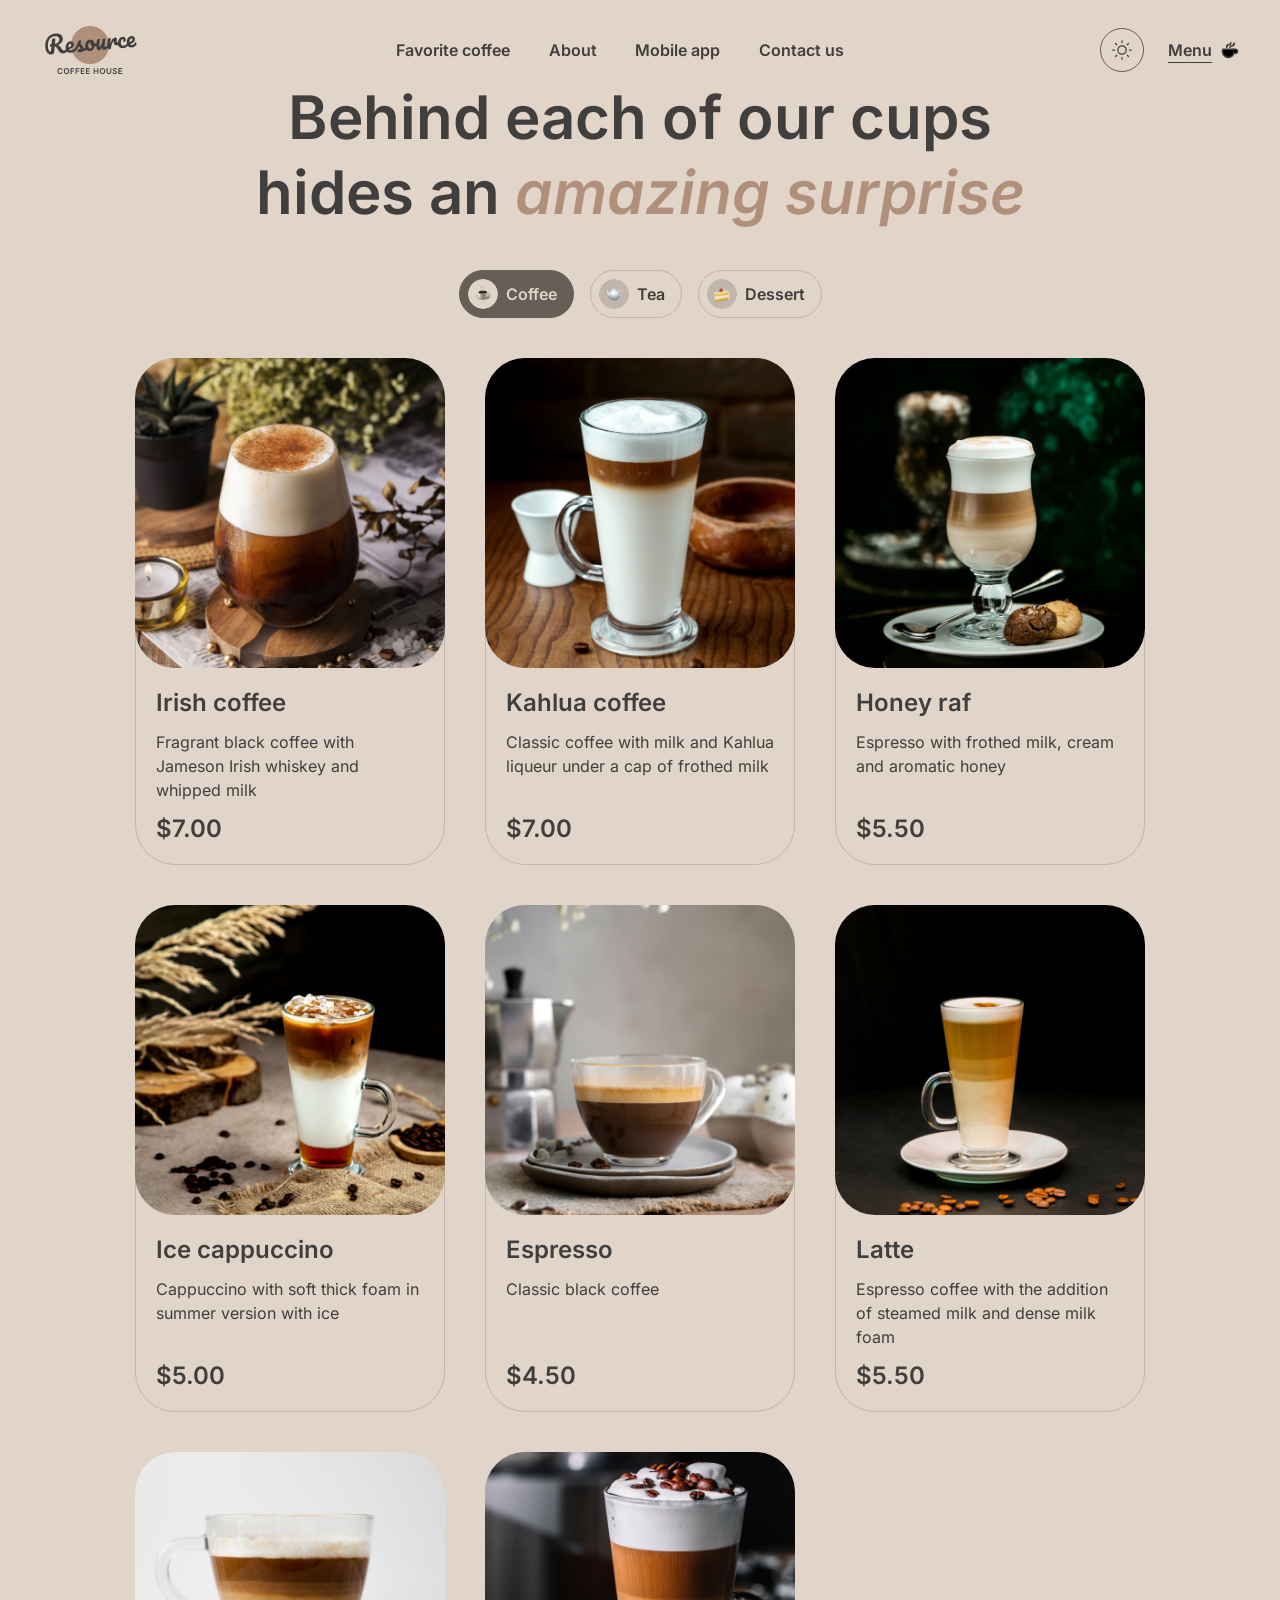
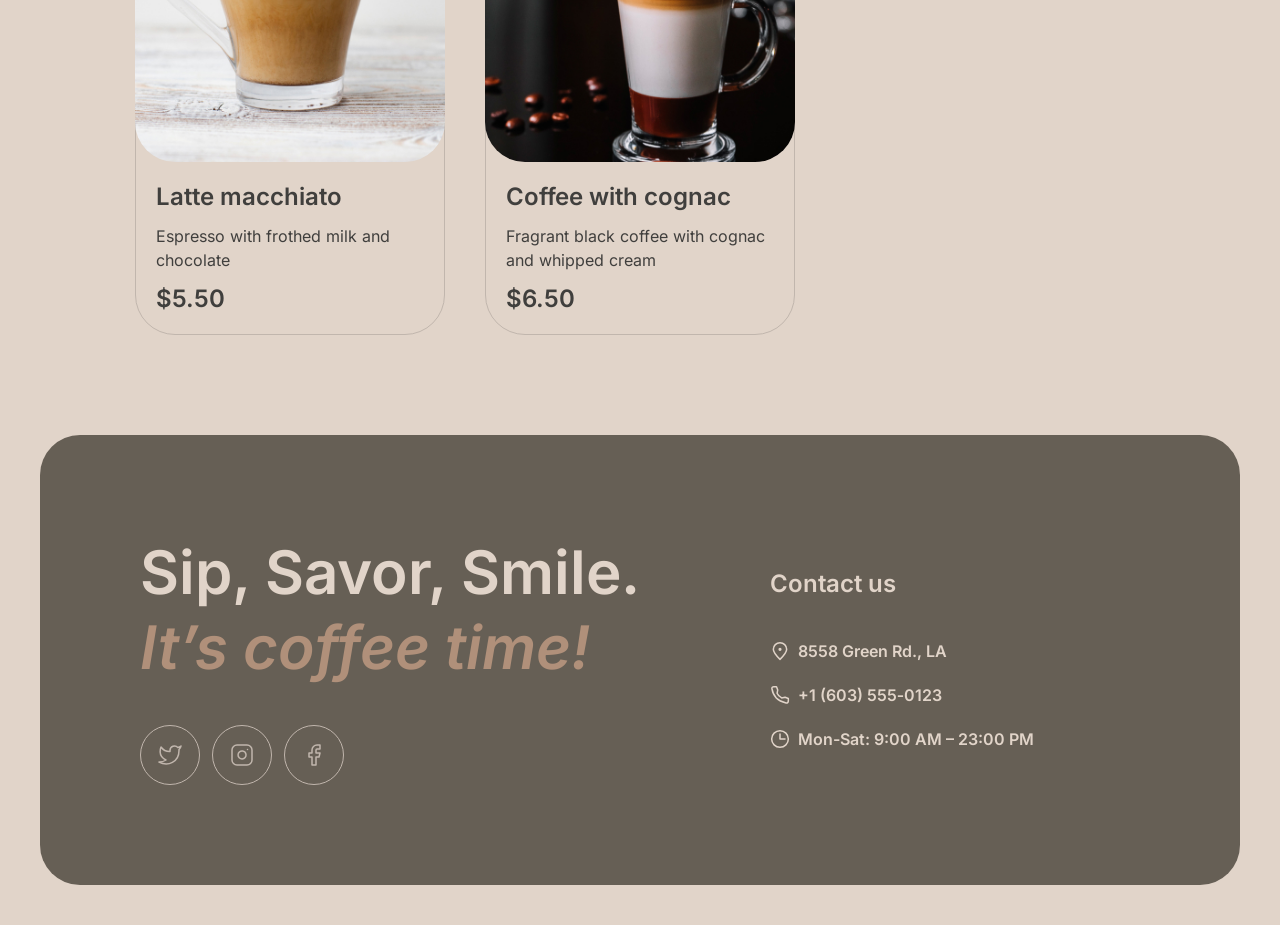
==== commit 81dc612f: "feat: light/dark theme with header toggle, semantic color tokens and themable icons" ====
--- a/menu.html
+++ b/menu.html
@@ -4,6 +4,7 @@
 <head>
     <meta charset="UTF-8">
     <meta name="viewport" content="width=device-width, initial-scale=1.0">
+    <script src="theme.js"></script>
     <title>Coffee house</title>
     <link rel="icon" type="image/png" href="assets/logo.png">
     <link rel="stylesheet" href="css/tokens.css">
@@ -20,11 +21,20 @@
 </head>
 
 <body>
+    <svg class="sprite" aria-hidden="true" focusable="false">
+        <symbol id="icon-cup" viewBox="0 0 20 20"><path d="M14.167 9.76667V11.6667C14.167 14.8883 11.5553 17.5 8.33366 17.5C5.112 17.5 2.50033 14.8883 2.50033 11.6667V9.76667C2.50033 9.4353 2.76896 9.16667 3.10033 9.16667H13.567C13.8984 9.16667 14.167 9.4353 14.167 9.76667Z" stroke="currentColor" stroke-width="1.5" stroke-linecap="round" stroke-linejoin="round"/>
+<path d="M10.0003 7.50008C10.0003 6.66675 10.5956 5.83341 11.786 5.83341C13.101 5.83341 14.167 4.76743 14.167 3.45246V2.91675" stroke="currentColor" stroke-width="1.5" stroke-linecap="round" stroke-linejoin="round"/>
+<path d="M6.66634 7.5V7.08333C6.66634 5.70262 7.78563 4.58333 9.16634 4.58333C10.0868 4.58333 10.833 3.83714 10.833 2.91667V2.5" stroke="currentColor" stroke-width="1.5" stroke-linecap="round" stroke-linejoin="round"/>
+<path d="M13.333 9.16675H15.4163C16.5669 9.16675 17.4997 10.0995 17.4997 11.2501C17.4997 12.4007 16.5669 13.3334 15.4163 13.3334H14.1663" stroke="currentColor" stroke-width="1.5" stroke-linecap="round" stroke-linejoin="round"/></symbol>
+        <symbol id="icon-sun" viewBox="0 0 24 24" fill="none" stroke="currentColor" stroke-width="1.5" stroke-linecap="round" stroke-linejoin="round"><circle cx="12" cy="12" r="5" /><path d="M12 1v2M12 21v2M4.22 4.22l1.42 1.42M18.36 18.36l1.42 1.42M1 12h2M21 12h2M4.22 19.78l1.42-1.42M18.36 5.64l1.42-1.42" /></symbol>
+        <symbol id="icon-moon" viewBox="0 0 24 24" fill="none" stroke="currentColor" stroke-width="1.5" stroke-linecap="round" stroke-linejoin="round"><path d="M21 12.79A9 9 0 1 1 11.21 3 7 7 0 0 0 21 12.79z" /></symbol>
+    </svg>
     <header class="header">
         <div class="container">
             <div class="header-inner">
                 <a class="logo" href="index.html" aria-label="Resource Coffee House, home">
-                    <img src="assets/logo.png" alt="">
+                    <img class="logo__img logo__img--light" src="assets/logo.png" alt="" width="100" height="60">
+                    <img class="logo__img logo__img--dark" src="assets/logo-dark.png" alt="" width="100" height="60">
                 </a>
                 <nav class="navbar">
                     <ul class="nav-list">
@@ -34,8 +44,13 @@
                         <li class="nav-item"><a href="index.html#contacts">Contact us</a></li>
                     </ul>
                 </nav>
-                <a class="menu-link" href="menu.html" aria-current="page">Menu
-                    <img src="assets/coffee-cup.svg" alt="">
+                <div class="header__actions">
+                    <button class="theme-toggle" type="button" aria-label="Dark theme" aria-pressed="false">
+                        <svg class="theme-toggle__icon theme-toggle__icon--sun" width="24" height="24" aria-hidden="true"><use href="#icon-sun" /></svg>
+                        <svg class="theme-toggle__icon theme-toggle__icon--moon" width="24" height="24" aria-hidden="true"><use href="#icon-moon" /></svg>
+                    </button>
+                    <a class="menu-link" href="menu.html" aria-current="page">Menu
+                    <svg class="icon" width="20" height="20" aria-hidden="true"><use href="#icon-cup" /></svg>
                 </a>
                 <button class="burger" type="button" aria-label="Open menu" aria-expanded="false">
                     <svg width="44" height="44" viewBox="0 0 44 44" fill="none" aria-hidden="true">
@@ -46,6 +61,7 @@
                             stroke-width="1.5" stroke-linecap="round" />
                     </svg>
                 </button>
+                </div>
             </div>
         </div>
     </header>
--- a/css/tokens.css
+++ b/css/tokens.css
@@ -1,4 +1,5 @@
-/* Design tokens: colors, fluid type scale, layout. Values come from the Figma style guide. */
+/* Design tokens: layout, type scale, and the light/dark color system.
+   Palette values come from the Figma style guide; components only use the --color-* tokens. */
 
 :root {
   /* layout */
@@ -11,19 +12,44 @@
   --fs-h1: clamp(2.625rem, 12.6px + 7.73vw, 4.5rem);
   --fs-h2: clamp(2rem, 4.56px + 7.22vw, 3.75rem);
 
-  /* text */
-  --text-dark: #403f3d;
-  --text-light: #e1d4c9;
-  --text-accent: #b0907a;
+  /* raw palette (Figma) */
+  --palette-charcoal: #403f3d;
+  --palette-beige: #e1d4c9;
+  --palette-accent: #b0907a;
+  --palette-taupe: #665f55;
+  --palette-stone: #c1b6ad;
+  --background-backdrop: rgb(64 63 61 / 0.8); /* charcoal at 80%, for overlays */
 
-  /* background */
-  --background-body: #e1d4c9;
-  --background-container: #665f55;
-  --background-backdrop: rgb(64 63 61 / 0.8); /* #403f3d at 80% opacity, overlays */
+  /* fixed in both themes: text on the hero photo, the footer surface, the hero button */
+  --color-on-dark: var(--palette-beige);
+  --color-on-dark-border: var(--palette-stone);
+  --color-surface-dark: var(--palette-taupe);
+  --color-btn-primary-bg: var(--palette-beige);
+  --color-btn-primary-text: var(--palette-charcoal);
 
-  /* border */
-  --border-light: #c1b6ad;
-  --border-dark: #665f55;
+  /* themed: light (default) */
+  color-scheme: light;
+  --color-bg: var(--palette-beige);
+  --color-text: var(--palette-charcoal);
+  --color-accent: var(--palette-accent);
+  --color-border-subtle: var(--palette-stone);
+  --color-border-strong: var(--palette-taupe);
+  --color-hover-bg: var(--palette-taupe);
+  --color-hover-text: var(--palette-beige);
+  --color-progress-track: var(--palette-stone);
+}
+
+/* themed: dark */
+:root[data-theme="dark"] {
+  color-scheme: dark;
+  --color-bg: var(--palette-charcoal);
+  --color-text: var(--palette-beige);
+  --color-accent: var(--palette-accent);
+  --color-border-subtle: var(--palette-taupe);
+  --color-border-strong: var(--palette-stone);
+  --color-hover-bg: var(--palette-beige);
+  --color-hover-text: var(--palette-charcoal);
+  --color-progress-track: var(--palette-taupe);
 }
 
 @media (max-width: 480px) {
--- a/css/base.css
+++ b/css/base.css
@@ -20,7 +20,8 @@
   font-optical-sizing: none;
   padding: 20px 0 40px 0;
   border-radius: 8px;
-  background: var(--background-body);
+  background: var(--color-bg);
+  color: var(--color-text);
 }
 
 button {
@@ -38,13 +39,21 @@
 }
 
 .heading__italic {
-  color: var(--text-accent);
+  color: var(--color-accent);
   font-style: italic;
 }
 
 
 a:focus-visible,
 button:focus-visible {
-  outline: 2px solid var(--text-dark);
+  outline: 2px solid var(--color-text);
   outline-offset: 3px;
 }
+
+/* inline SVG symbol sprite: never rendered itself */
+.sprite {
+  position: absolute;
+  width: 0;
+  height: 0;
+  overflow: hidden;
+}
--- a/css/header.css
+++ b/css/header.css
@@ -23,13 +23,71 @@
 }
 
 .header-inner a {
-  color: var(--text-dark);
+  color: var(--color-text);
   font-weight: 600;
   line-height: 150%;
 }
 
 .logo {
   display: inline-flex;
+}
+
+/* two logo files: dark text for the light theme, light text for the dark theme */
+.logo__img--dark,
+:root[data-theme="dark"] .logo__img--light {
+  display: none;
+}
+
+:root[data-theme="dark"] .logo__img--dark {
+  display: block;
+}
+
+.header__actions {
+  display: flex;
+  align-items: center;
+  gap: 24px;
+}
+
+.icon {
+  display: block;
+}
+
+.theme-toggle {
+  display: inline-flex;
+  align-items: center;
+  justify-content: center;
+  width: 44px;
+  height: 44px;
+  padding: 0;
+  border: 1px solid var(--color-border-strong);
+  border-radius: 50%;
+  background: transparent;
+  color: var(--color-text);
+  cursor: pointer;
+  transition:
+    background-color 0.2s ease,
+    color 0.2s ease;
+}
+
+.theme-toggle:hover,
+.theme-toggle:focus-visible {
+  background: var(--color-hover-bg);
+  color: var(--color-hover-text);
+}
+
+/* the icon shows the active theme */
+.theme-toggle__icon {
+  width: 20px;
+  height: 20px;
+}
+
+.theme-toggle__icon--moon,
+:root[data-theme="dark"] .theme-toggle__icon--sun {
+  display: none;
+}
+
+:root[data-theme="dark"] .theme-toggle__icon--moon {
+  display: block;
 }
 
 .menu-link {
@@ -50,7 +108,7 @@
   padding: 0;
   border: 0;
   background: none;
-  color: var(--text-dark);
+  color: var(--color-text);
   cursor: pointer;
 }
 
@@ -76,6 +134,10 @@
   .header-inner {
     grid-template-columns: 1fr auto;
   }
+
+  .header__actions {
+    gap: 12px;
+  }
 }
 
 .menu-link[aria-current="page"] {
--- a/css/footer.css
+++ b/css/footer.css
@@ -8,8 +8,8 @@
   margin-top: 100px;
   padding: 100px;
   border-radius: 40px;
-  background: var(--background-container);
-  color: var(--text-light);
+  background: var(--color-surface-dark);
+  color: var(--color-on-dark);
 }
 
 .footer__heading {
@@ -21,12 +21,12 @@
 
 .heading__accent {
   display: block;
-  color: var(--text-accent);
+  color: var(--color-accent);
   font-style: italic;
 }
 
 .heading__light {
-  color: var(--text-light);
+  color: var(--color-on-dark);
 }
 
 .social {
@@ -40,9 +40,9 @@
   justify-content: center;
   width: 60px;
   height: 60px;
-  border: 1px solid var(--border-light);
+  border: 1px solid var(--color-on-dark-border);
   border-radius: 50%;
-  color: var(--border-light);
+  color: var(--color-on-dark-border);
   transition:
     background-color 0.2s ease,
     color 0.2s ease;
@@ -50,8 +50,8 @@
 
 .social__link:hover,
 .social__link:focus-visible {
-  background: var(--text-light);
-  color: var(--border-dark);
+  background: var(--color-on-dark);
+  color: var(--color-surface-dark);
 }
 
 .contact__title {
@@ -74,7 +74,7 @@
   display: flex;
   align-items: center;
   gap: 8px;
-  color: var(--text-light);
+  color: var(--color-on-dark);
 }
 
 .contact__link:hover,
@@ -114,5 +114,5 @@
 }
 
 .footer a:focus-visible {
-  outline-color: var(--text-light);
+  outline-color: var(--color-on-dark);
 }
--- a/css/menu.css
+++ b/css/menu.css
@@ -3,7 +3,7 @@
 .menu__title {
   max-width: 780px;
   margin: 0 auto 40px;
-  color: var(--text-dark);
+  color: var(--color-text);
   font-size: var(--fs-h2);
   font-weight: 600;
   line-height: 125%;
@@ -23,10 +23,10 @@
   align-items: center;
   gap: 8px;
   padding: 8px 16px 8px 8px;
-  border: 1px solid var(--border-light);
+  border: 1px solid var(--color-border-subtle);
   border-radius: 100px;
   background: transparent;
-  color: var(--text-dark);
+  color: var(--color-text);
   font-weight: 600;
   line-height: 150%;
   cursor: pointer;
@@ -45,9 +45,9 @@
 
 .tab:hover,
 .tab[aria-selected="true"] {
-  border-color: var(--border-dark);
-  background: var(--border-dark);
-  color: var(--text-light);
+  border-color: var(--color-hover-bg);
+  background: var(--color-hover-bg);
+  color: var(--color-hover-text);
 }
 
 .menu-list {
@@ -65,14 +65,14 @@
   display: flex;
   flex-direction: column;
   width: 100%;
-  border: 1px solid var(--border-light);
+  border: 1px solid var(--color-border-subtle);
   border-radius: 40px;
-  color: var(--text-dark);
+  color: var(--color-text);
   transition: border-color 0.2s ease;
 }
 
 .menu-card:hover {
-  border-color: var(--border-dark);
+  border-color: var(--color-border-strong);
 }
 
 .menu-card__img {
@@ -119,10 +119,10 @@
   height: 60px;
   margin: 40px auto 0;
   padding: 0;
-  border: 1px solid var(--border-dark);
+  border: 1px solid var(--color-border-strong);
   border-radius: 50%;
   background: transparent;
-  color: var(--text-dark);
+  color: var(--color-text);
   cursor: pointer;
   transition:
     background-color 0.2s ease,
@@ -131,8 +131,8 @@
 
 .load-more:hover,
 .load-more:focus-visible {
-  background: var(--border-dark);
-  color: var(--text-light);
+  background: var(--color-hover-bg);
+  color: var(--color-hover-text);
 }
 
 /* between ~500px and ~740px a fixed 310px card fits only once per row,
